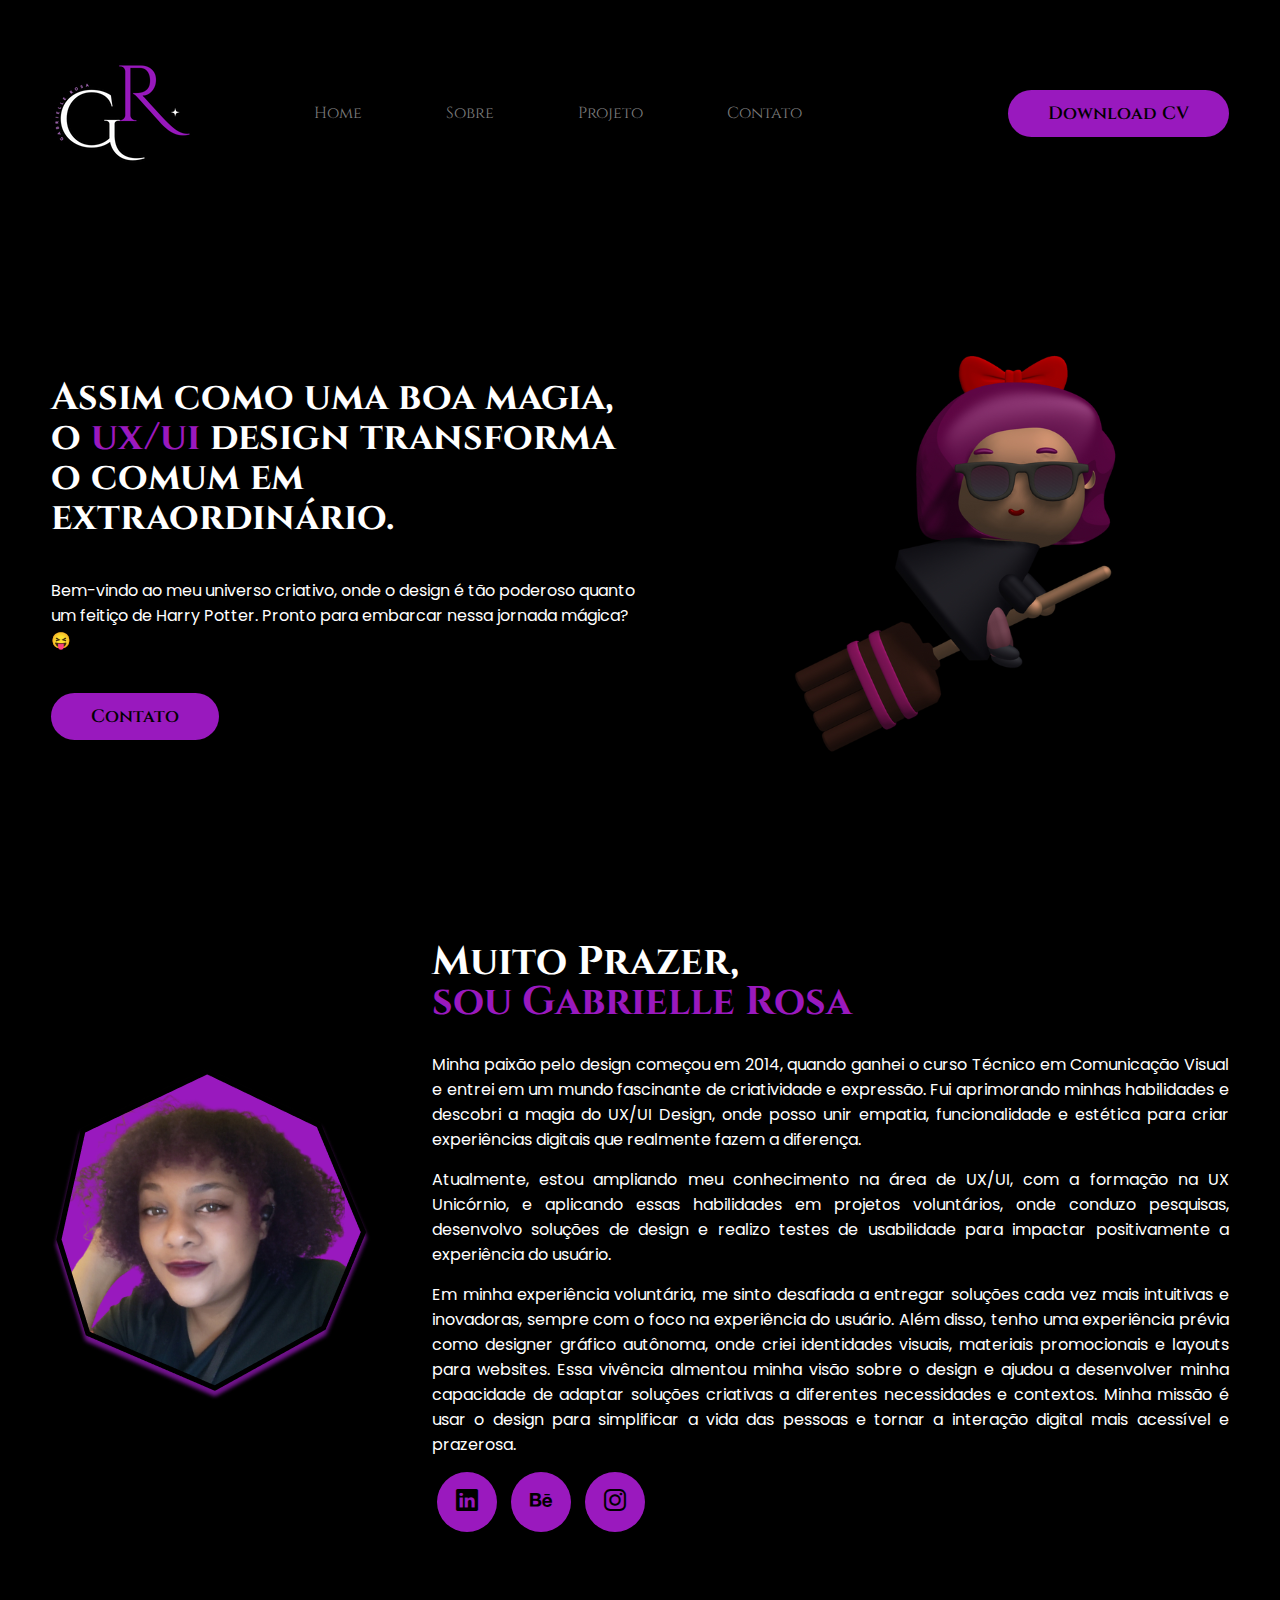
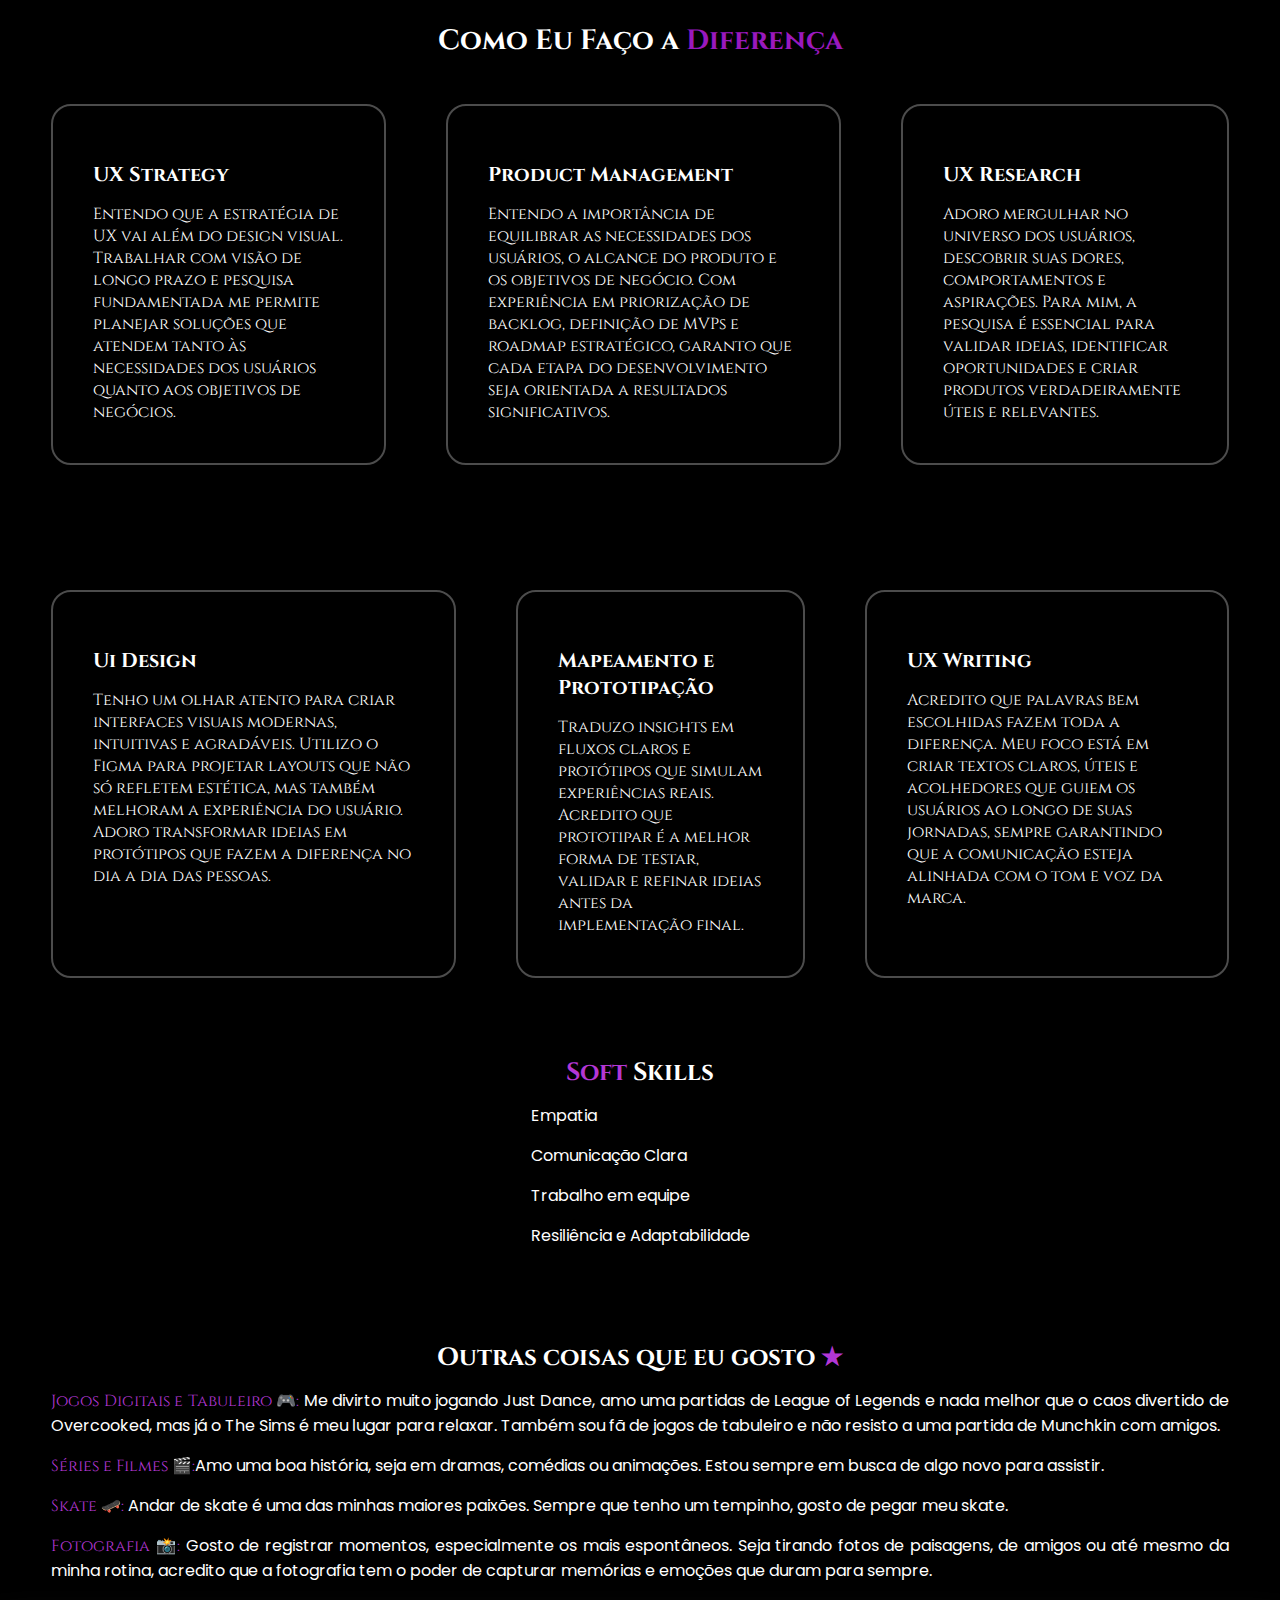
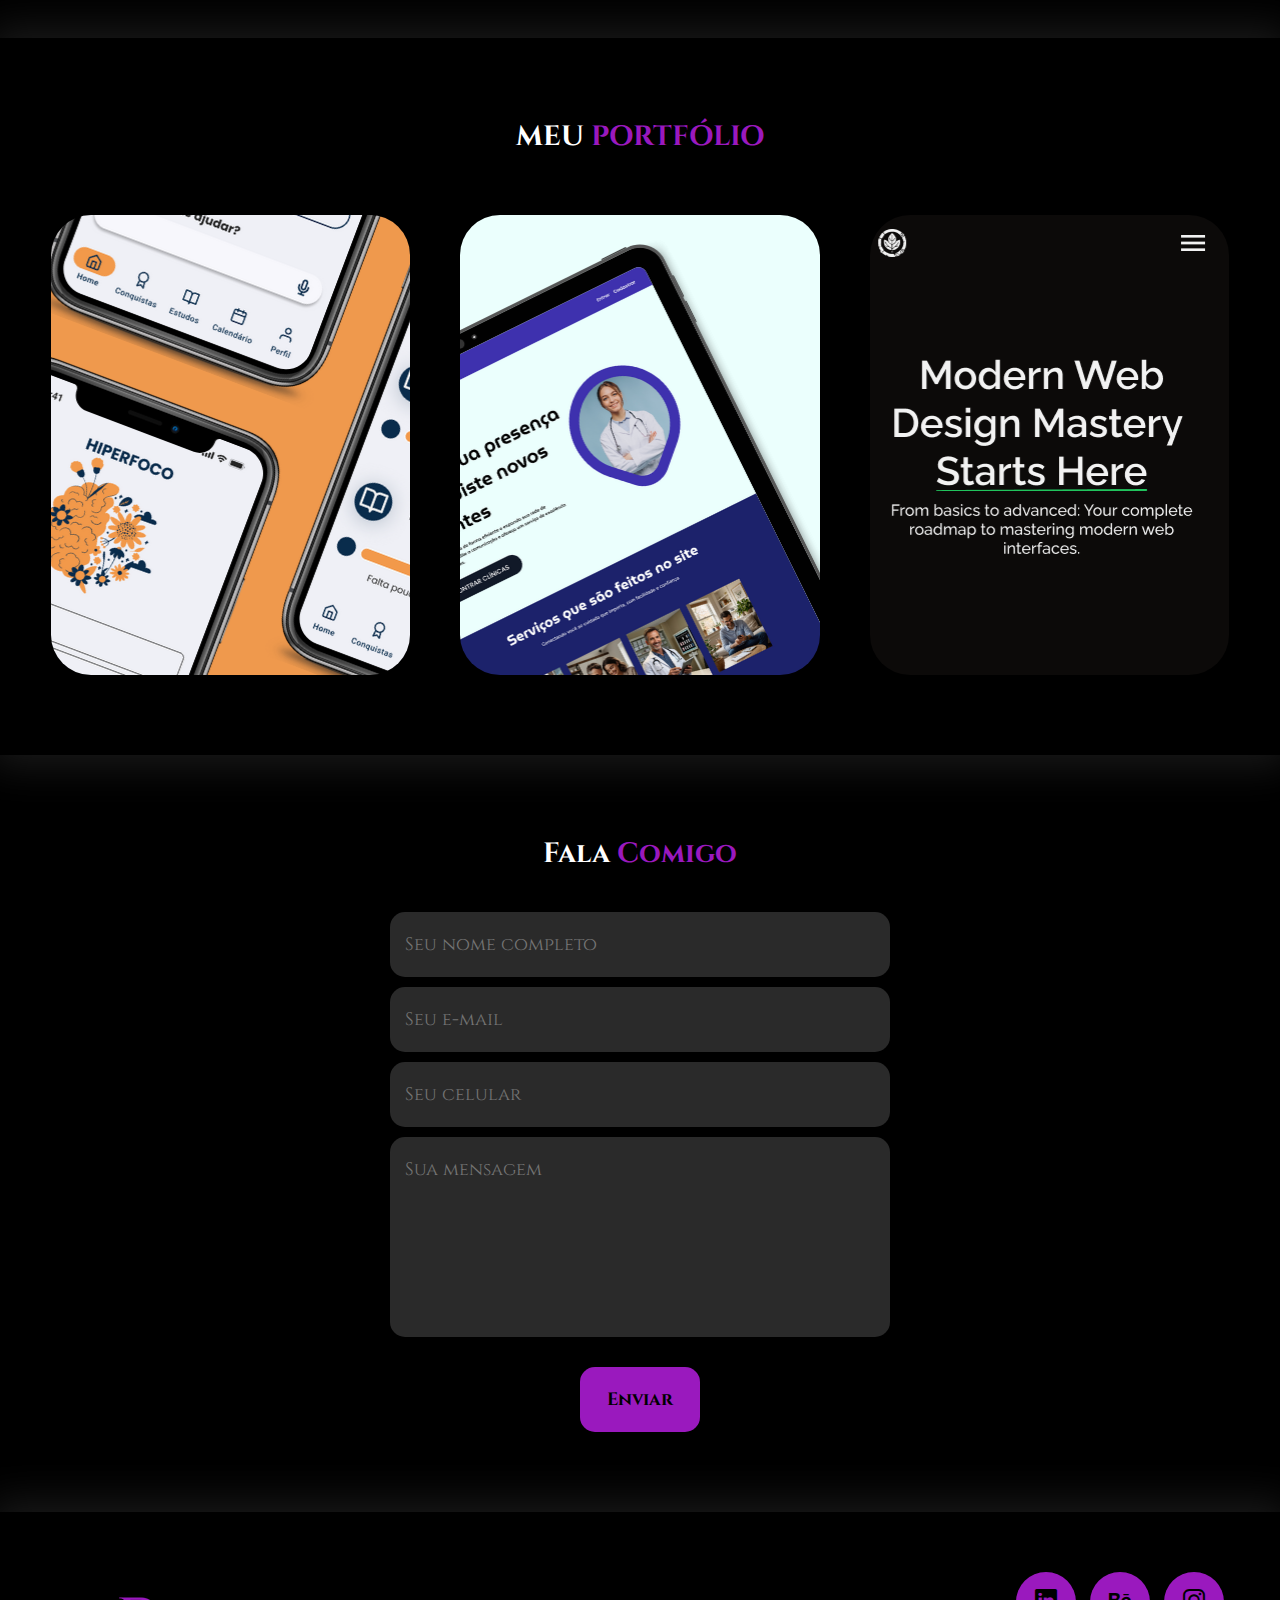
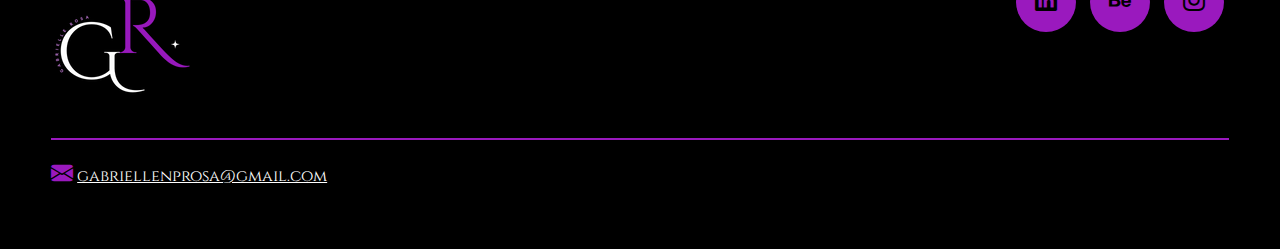
==== index.html @ 7b213ba6 "Primeiro commit" ====
<!DOCTYPE html>
<html lang="pt-br">

<head>
  <meta charset="UTF-8">
  <meta name="viewport" content="width=device-width, initial-scale=1.0">
  <!--Google Fontes-->
  <link rel="preconnect" href="https://fonts.googleapis.com">
  <link rel="preconnect" href="https://fonts.gstatic.com" crossorigin>
  <link href="https://fonts.googleapis.com/css2?family=Cinzel:wght@400..900&family=Poppins:ital,wght@0,100;0,200;0,300;0,400;0,500;0,600;0,700;0,800;0,900;1,100;1,200;1,300;1,400;1,500;1,600;1,700;1,800;1,900&family=Sour+Gummy:ital,wght@0,100..900;1,100..900&display=swap" rel="stylesheet">
  <!--Fim do Google Fontes-->
  <!--BOOTSTRAP ICONS-->
  <link rel="stylesheet" href="https://cdn.jsdelivr.net/npm/bootstrap-icons@1.10.5/font/bootstrap-icons.css">
  <!--BOOTSTRAP ICONS-->
  <link rel="stylesheet" href="style.css">

  <script src="menu.js" defer></script>

  <title>Gabrielle Rosa</title>
</head>

<body>

  <header>
    <div class="interface">
      <div class="logo">
        <a href="#">
          <img src="images/LOOOGO.png" alt="logo">
        </a>
      </div><!--logo-->

      <nav class="menu-desktop">
        <ul>
          <li><a href="#home">Home</a></li>
          <li><a href="#sobre">Sobre</a></li>
          <li><a href="#projeto">Projeto</a></li>
          <li><a href="#contato">Contato</a></li>

        </ul>
      </nav>

      <div class="wrapper">
        <div id="home"></div>


      </div><!--wrapper-->

      <div class="btn-contato">
        <a href="files/curriculo.pdf" download="Curriculo-Gabrielle-Rosa">
          <button>Download CV</button>
        </a>
      </div><!--btn-contato-->
      

      <div class="btn-abrir-menu" id="btn-menu">
        <i class="bi bi-list"></i>
      </div>

      <div class="menu-mobile" id="menu-mobile">

        <div class="btn-fechar">
          <i class="bi bi-x-lg"></i>
        </div>
        <nav>
          <ul>
            <li><a href="#home">Home</a></li>
            <li><a href="#sobre">Sobre</a></li>
            <li><a href="#projeto">Projeto</a></li>
            <li><a href="#contato">Contato</a></li>

          </ul>
        </nav>

      </div><!--menu-mobile-->
      <div class="overlay-menu" id="overlay-menu"></div>
    </div><!--interface-->
  </header>

  <main>
    <section class="topo-do-site">
      <div class="interface">
        <div class="flex">
          <div class="txt-top-site">
            <h1>Assim como uma boa magia, o <span>ux/ui</span> design transforma o comum em extraordinário.</h1>
            <p>Bem-vindo ao meu universo criativo, onde o design é tão poderoso quanto um feitiço de Harry Potter. Pronto para embarcar nessa jornada mágica?😝</p>

            <div class="btn-contato">
              <a href="#contato">
                <button>Contato</button>
              </a>
            </div><!--btn-contato-->            
          </div><!--txt-top-site-->

          <div class="img-topo-site">
            <img src="images/Gabuxa.png" alt="GABRIELLE ROSA">
          </div><!--img-topo-site-->
        </div><!--flex-->
      </div><!--interface-->
    </section><!--topo-do-site-->

    <section class="sobre">
      <div class="interface">
        <div class="flex">
          <div class="img-sobre">
            <img src="images/Gabu.png" alt="">

          </div><!--img-sobre-->

          <div class="txt-sobre" id="sobre">
            <h2>Muito Prazer, <span>sou Gabrielle Rosa</span></h2>
            <p>Minha paixão pelo design começou em 2014, quando ganhei o curso Técnico em Comunicação Visual e entrei em um mundo fascinante de criatividade e expressão. Fui aprimorando minhas habilidades e descobri a magia do UX/UI Design, onde posso unir empatia, funcionalidade e estética para criar experiências digitais que realmente fazem a diferença. </p>
            <p>Atualmente, estou ampliando meu conhecimento na área de UX/UI, com a formação na UX Unicórnio, e aplicando essas habilidades em projetos voluntários, onde conduzo pesquisas, desenvolvo soluções de design e realizo testes de usabilidade para impactar positivamente a experiência do usuário.</p>
            <p> Em minha experiência voluntária, me sinto desafiada a entregar soluções cada vez mais intuitivas e inovadoras, sempre com o foco na experiência do usuário. Além disso, tenho uma experiência prévia como designer gráfico autônoma, onde criei identidades visuais, materiais promocionais e layouts para websites. Essa vivência almentou minha visão sobre o design e ajudou a desenvolver minha capacidade de adaptar soluções criativas a diferentes necessidades e contextos. Minha missão é usar o design para simplificar a vida das pessoas e tornar a interação digital mais acessível e prazerosa.</p>
            <div class="btn-social">
              <a href="https://www.linkedin.com/in/gabriellenprosa/"><button><i class="bi bi-linkedin"></i></button></a>
              <a href="#"><button><i class="bi bi-behance"></i></i></button></a>
              <a href="#"><button><i class="bi bi-instagram"></i></button></a>
            </div><!--btn-social-->
          </div><!--txt-sobre-->
        </div><!--fex-->
      </div><!--interface-->
    </section><!--sobre-->


    <section class="especialidades">
      <div class="interface">
        <h2 class="titulo">Como Eu Faço a <span>Diferença</span></h2>
        <div class="flex">
          <div class="especialidades-box">
            <h3>UX Strategy</h3>
            <p>Entendo que a estratégia de UX vai além do design visual. Trabalhar com visão de longo prazo e pesquisa fundamentada me permite planejar soluções que atendem tanto às necessidades dos usuários quanto aos objetivos de negócios.</p>
          </div><!--especialidades-box-->
          <div class="especialidades-box">
            <h3>Product Management</h3>
            <p>Entendo a importância de equilibrar as necessidades dos usuários, o alcance do produto e os objetivos de negócio. Com experiência em priorização de backlog, definição de MVPs e roadmap estratégico, garanto que cada etapa do desenvolvimento seja orientada a resultados significativos.</p>
          </div><!--especialidades-box-->
          <div class="especialidades-box">
            <h3>UX Research</h3>
            <p>Adoro mergulhar no universo dos usuários, descobrir suas dores, comportamentos e aspirações. Para mim, a pesquisa é essencial para validar ideias, identificar oportunidades e criar produtos verdadeiramente úteis e relevantes.</p>

          </div><!--flex-box-->
        </div><!--especialidades-box-->
      </div><!--flex-->
      </div><!--interface-->
    </section><!--especialidades-->





    <section class="magia">
      <div class="interface">
        <div class="flex">
          <div class="magia-box">
            <h3>Ui Design</h3>
            <p>Tenho um olhar atento para criar interfaces visuais modernas, intuitivas e agradáveis. Utilizo o Figma para projetar layouts que não só refletem estética, mas também melhoram a experiência do usuário. Adoro transformar ideias em protótipos que fazem a diferença no dia a dia das pessoas.</p>
          </div><!--magia-box-->
          <div class="magia-box">
            <h3>Mapeamento e Prototipação</h3>

            <p>Traduzo insights em fluxos claros e protótipos que simulam experiências reais. Acredito que prototipar é a melhor forma de testar, validar e refinar ideias antes da implementação final.</p>
          </div><!--magia-box-->
          <div class="magia-box">
            <h3>UX Writing</h3>
            <p>Acredito que palavras bem escolhidas fazem toda a diferença. Meu foco está em criar textos claros, úteis e acolhedores que guiem os usuários ao longo de suas jornadas, sempre garantindo que a comunicação esteja alinhada com o tom e voz da marca.</p>
          </div><!--magia-box-->
        </div><!--flex-->
      </div><!--interface-->
    </section><!--magia-->



    
    <section class="coisas-que-gosto">
      <div class="flex">
        <div class="txt-coisas-que-gosto">
          <h1><span>Soft </span> Skills <span></span></h1>
          <p> Empatia</p>
          <p> Comunicação Clara</p>
          <p> Trabalho em equipe </p>
          <p> Resiliência e Adaptabilidade </p>

        </div><!--txt-coisas-que-gosto-->
      </div><!--flex-->
    </section><!--coisas-que-gosto-->


    <section class="coisas-que-gosto">
      <div class="flex">
        <div class="txt-coisas-que-gosto">
          <h1>Outras coisas que eu gosto <span>★</span></h1>
          <p> <span>Jogos Digitais e Tabuleiro 🎮:</span>  Me divirto muito jogando Just Dance, amo uma partidas de League of Legends e nada melhor que o caos divertido de Overcooked, mas já o The Sims é meu lugar para relaxar. Também sou fã de jogos de tabuleiro e não resisto a uma partida de Munchkin com amigos.
          </p>
          <p> <span>Séries e Filmes 🎬:</span>Amo uma boa história, seja em dramas, comédias ou animações. Estou sempre em busca de algo novo para assistir.
          </p>
          <p> <span>Skate 🛹:</span> Andar de skate é uma das minhas maiores paixões. Sempre que tenho um tempinho, gosto de pegar meu skate.</p>
          <p> <span>Fotografia 📸:</span> Gosto de registrar momentos, especialmente os mais espontâneos. Seja tirando fotos de paisagens, de amigos ou até mesmo da minha rotina, acredito que a fotografia tem o poder de capturar memórias e emoções que duram para sempre.</p>

        </div><!--txt-coisas-que-gosto-->
      </div><!--flex-->
    </section><!--coisas-que-gosto-->


    <section class="portfolio" id="projeto">
      <div class="interface">
        <h2 class="titulo">MEU <span>PORTFÓLIO</span></h2>
        <div class="flex">
          <div class="img-port" style="background-image: url(images/My\ site.png);">
            <a href="Projetos/Projeto 1.html" target="_blank" class="overlay">HiperFoco</a>
          </div>
          <div class="img-port" style="background-image: url(images/tenta4.png);">
            <div class="overlay">
              <a href="https://agenda-saude-xkql.vercel.app/" target="_blank" class="overlay">Em andamento</a>
          </div>
          </div>
          <div class="img-port" style="background-image: url(images/MOBILE\ -\ HOME.png);">
            <div class="overlay">
              <a href="https://www.leafpallete.com/" target="_blank" class="overlay">Em Andamento</a>
          </div>
          </div>
        </div><!--flex-->
      </div><!--interface-->
    </section><!--portfolio-->
    
    
    <section class="formulario" id="contato">
      <div class="interface">
        <h2 class="titulo">Fala <span>Comigo</span></h2>

        <form action="">
          <input type="text" name="" id="" placeholder="Seu nome completo" required>
          <input type="text" name="" id="" placeholder="Seu e-mail" required>
          <input type="text" name="" id="" placeholder="Seu celular">
          <textarea name="" id="" placeholder="Sua mensagem" required></textarea>
          <div class="btn-enviar"><input type="submit" value="Enviar"></div>

        </form>
      </div><!--interface-->
    </section><!--formulario-->

  </main>

  <footer>
    <div class="interfce">
      <div class="line-footer">
        <div class="flex">
          <div class="logo-footer">
            <img src="images/LOOOGO.png" alt="Lototipo Gabrielle Rosa">
          </div><!--logo-footer-->
          <div class="btn-social">
            <a href="https://www.linkedin.com/in/gabriellenprosa/"><button><i class="bi bi-linkedin"></i></button></a>
            <a href="#"><button><i class="bi bi-behance"></i></i></button></a>
            <a href="#"><button><i class="bi bi-instagram"></i></button></a>
          </div><!--btn-social-->
        </div><!--flex-->
      </div><!--line-footer-->

      <div class="line-footer borda">
        <p><i class="bi bi-envelope-fill"></i> <a href="mailto:gabriellenprosa@gmail.com">gabriellenprosa@gmail.com</a></p>

      </div><!--line-footer-->



    </div><!--interface-->

  </footer>
</body>

</html>
---- style.css ----
/* ESTILO GERAL */
*{
margin: 0;
padding: 0;
box-sizing: border-box;
font-family: "Cinzel", serif;
}

body{
background-color: #000;
height: 100vh;
}

.interface{
    max-width: 1280px;
    margin: 0 auto;
}

.flex{
    display: flex;
}

.btn-contato button{
    padding: 11px 40px;
    font-size: 18px;
    font-weight: 600;
    background-color: #9919be;
    border: 0;
    border-radius: 50px;
    cursor: pointer;
    transition: 2s;
    }

    h2.titulo{ 
        color: #fff;
        font-size: 28px;
        text-align: center;
    }

    h2.titulo span{
        color: #9a19be;
    }

/* ESTILO DO CABEÇARIO */
header{ 
  padding: 40px 4%;
}

header > .interface{
    display: flex;
    align-items: center;
    justify-content: space-between;
}

header a{
color: #7c7c7c;
text-decoration: none;
display: inline-block;
transition: .2s;
}

header nav.menu-desktop a:hover{
    color: #fff;
    transform: scale(1.05);
}

header nav ul{
list-style-type: none;
}

header nav ul li{
display: inline-block;
padding: 0 40px;
}

 .btn-contato button:hover{
box-shadow: 0px 0px 8px #9a19be;
transform: scale(1.05);

}

html {
    scroll-behavior: smooth;
  }


/* ESTILO DO MENU MOBILE */
.btn-abrir-menu i{
    color: #9a19be; 
    font-size: 40px;
}

.menu-mobile{
    background-color: #000;
    height: 100vh;
    position: fixed;
    top: 0;
    right: 0;
    z-index: 99999;
    width: 0%;
    overflow: hidden;
    transition: .5s;
}

.menu-mobile.abrir-menu{
    width: 70%;
}

.menu-mobile.abrir-menu ~ .overlay-menu{
    display: block;
}


.menu-mobile .btn-fechar{
    padding: 20px 5%;
}

.menu-mobile .btn-fechar i{
    color: #9a19be;
    font-size: 30px;
}

.menu-mobile nav ul{
    text-align: right;
}

.menu-mobile nav ul li a{
    color: #fff;
    font-size: 20px;
    font-weight: 300;
    padding: 20px 8%;
    display: block;
}
.menu-mobile nav ul li a:hover{
    background-color: #9a19be;
    color: #000;
}

.overlay-menu{
    background-color: #000000c1;
    width: 100%;
    height: 100%;
    position: fixed;
    top: 0;
    left: 0;
    z-index: 88888;
    display: none;
}

/*ESTILO DO TOPO DO SITE */
section.topo-do-site{
    padding: 80px 4%;

}

section.topo-do-site .flex{
    align-items: center;
    justify-content: center;
    gap: 90px;
}

.topo-do-site h1{ 
    color: #fff;
    font-size: 38px;
    line-height: 40px;
}

.topo-do-site .txt-top-site h1 span{
    color: #9a19be;

}
.topo-do-site .txt-top-site p{
    color: #fff;
    margin: 40px 0;
    font-family: 'Poppins';
}

.topo-do-site .img-topo-site img{
    position: relative;
    animation: flutuar 2s ease-in-out infinite alternate;
}

@keyframes flutuar{
    0%{
        top: 0;
    }
    100%{
        top: 30px;
    }
}
/*ESTILO DO SOBRE*/ 
section.sobre{
    padding: 50px 4%;
}

section.sobre .flex{
    align-items: center;
    gap: 60px;
}

.sobre .txt-sobre{
    color: #fff;
}

.sobre .txt-sobre h2{
    font-size: 40px;
    line-height: 40px;
    margin-bottom: 30px;
}

.sobre .txt-sobre h2 span{
    color: #9a19be;
    display: block;
}
.sobre .txt-sobre p{
    margin: 15px 0;
    text-align: justify;
    font-family: 'Poppins';
}

.btn-social button{
    width: 60px;
    height: 60px;
    border: none;
    border-radius: 50%;
    background-color: #9a19be;
    font-size: 22px;
    cursor: pointer;
    margin: 0 5px;
    transition: 2s;
}

/*ESTILO DAS ESPECIALIDADES*/
section.especialidades{
    padding: 40px 4%;
}
section.especialidades .flex{
    gap: 60px;
}

.especialidades .especialidades-box{
    color: #fff;
    padding: 40px;
    border-radius: 20px;
    border: 2px solid #ffffff4c;
    margin-top: 45px;
    transition: 1s;
}

.especialidades .especialidades-box:hover{
    transform: scale(1.05);
    box-shadow: 0  0  8px #9a19bea3;
}


.especialidades .especialidades-box h3{
    font-size: 20px;
    margin: 15px 0;
    transition: 1s;

}
.especialidades .titulo p{
    font-family: 'Poppins';
}

/*ESTILO DAS MAGIA*/
section.magia{
    padding: 40px 4%;
}

section.magia .flex {
    gap: 60px;
}
.magia .magia-box{
    color: #fff;
    padding: 40px;
    border-radius: 20px;
    border: 2px solid #ffffff4c;
    margin-top: 45px;
    transition: 1s;
}

.magia .magia-box:hover{
    transform: scale(1.05);
    box-shadow: 0  0  8px #9a19bea3;
}


.magia .magia-box h3{
    font-size: 20px;
    margin: 15px 0;
}

.magia .titulo p{
    font-family: 'Poppins';
}

/*ESTILO DAS COISAS QUE GOSTO*/
section.coisas-que-gosto{
    padding: 40px 4%;
}

section.coisas-que-gosto .flex{
    align-items: center;
    justify-content: center;
    gap: 90px;
}

.coisas-que-gosto h1{
    color: #fff;
    font-size: 25px;
    line-height: 30px;
}

.coisas-que-gosto .txt-coisas-que-gosto{
    text-align: center;
}

.coisas-que-gosto .txt-coisas-que-gosto span{
    color: #b337d5;
}

.coisas-que-gosto .txt-coisas-que-gosto p{
    color: #fff;
    margin: 15px 0;
    text-align: justify;
    font-family: 'Poppins';
}

.coisas-que-gosto .txt-coisas-que-gosto button{
height: 25px;
color: #fff;
background-color: #9a19be;
}

/*ESTILO DO PORTFÓLIO */ 
section.portfolio{
    padding: 80px 4%;
    box-shadow: 0 0 40px 10px #ffffff1b;
}
section.portfolio .flex{
   gap: 50px;
   justify-content: space-around;
   margin-top: 60px;
}

.img-port{
    width: 360px;
    height: 460px;
    background-color: #9a19be;
    background-position: 100% 0%;
    transition: 8s;
    cursor: pointer;
    border-radius: 40px;
    position: relative;
}

.img-port:hover{
    background-position: 100% 100%;
}

.overlay{
    position: absolute;
    top: 0;
    left: 0;
    width: 100%;
    height: 100%;
    background-color: #000000a5;
    border-radius: 40px;
    display: flex;
    align-items: center;
    justify-content: center;
    font-size: 24px;
    font-weight: 600;
    color: #fff;
    opacity: 0;
    transition: 1;
}

.overlay:hover{
    opacity: 1;
}

/*ESTILO DO FORMULÁRIO DE CONTATO*/
section.formulario{
    padding: 80px 4%;
}

form{
    max-width: 500px;
    margin: 0 auto;
    display: flex;
    justify-content: center;
    flex-direction: column;
    gap: 10px;
    margin-top: 40px;
}

form input, form textarea{
    width: 100%;
    background-color: #2a2a2a;
    border: 0;
    outline: 0;
    padding: 20px 15px;
    border-radius: 15px;
    color: #fff;
    font-size: 18px;
}


form textarea{
    resize: none;
    height: 200px;
    max-height: 700px;
}

form .btn-enviar{
    margin-top: 20px;
    text-align: center;
}

form .btn-enviar input{
    width: 120px;
    background-color: #9a19be;
    color: #000;
    font-weight: 700;
    cursor: pointer;
    transition: 2s;
}
form .btn-enviar input:hover{
    box-shadow: 0px 0px 8px #9a19be;
    transform: scale(1.05);
}

/*ESTILO DO RODAPÉ */ 

footer{
    padding: 40px 4%;
    box-shadow: 0 0 40px 10px #ffffff1b; 
}

footer .flex{
    justify-content: space-between;
}

footer .line-footer{
    padding: 20px 0;
}

.borda{
    border-top: 2px solid #9a19be;
}


footer .line-footer p i{
    color: #9a19be;
    font-size: 22px;
}

footer .line-footer p a{
    color: #fff;
}

@media screen and ( max-width: 1037px) {
    /* CLASSES GERIAOS */
    .flex{
        flex-direction: column;
    }
    .topo-do-site .flex{
        flex-direction: column-reverse;
    }

    h2.titulo{ 
        font-size: 34px;
        line-height: 30px;
    }

    /* CABEÇALHO */
    .menu-desktop, .btn-contato{
        display: none;
    }
    /* TOPO DO SITE */

    section.topo-do-site .flex{
        gap: 40px;
    }


    section.topo-do-site{
        padding: 15px 8%;
    
    }

    .topo-do-site h1{ 
        font-size: 30px;
        line-height: 30px;
    }

    .topo-do-site .img-topo-site img{
        width: 100%;
    }

    /*SOBRE*/ 
section.sobre{
    padding: 50px 8%;
}

.sobre .txt-sobre h2{
    font-size: 31px;
    line-height: 35px;
    text-align: center;
}
.btn-social{
    text-align: center;
}

    /*ESTILO DAS ESPECIALIDADES*/
section.especialidades{
    padding: 40px 8%;
}

/*ESTILO DAS MAGIA*/
section.magia{
    padding: 40px 8%;
}

/*ESTILO DAS COISAS QUE GOSTO*/
section.coisas-que-gosto{
    padding: 40px 8%;
}
.coisas-que-gosto h1{
    font-size: 29px;
    line-height: 30px;
}

/*ESTILO DO PORTFÓLIO */ 
section.portfolio{
    padding: 80px 8%;
   
}

.img-port{
    width: 100%;
    max-width: 360px;
    margin: 0 auto;
}

/* RODAPÉ */

footer .line-footer{
    padding: 25px 0;
    text-align: center;
}

}

/* Esconde o ícone no desktop */
@media (min-width: 768px) {
    .btn-abrir-menu {
      display: none;
    }
  }
  
  /* Mostra o ícone apenas no mobile */
  @media (max-width: 767px) {
    .btn-abrir-menu {
      display: block;
    }
  }
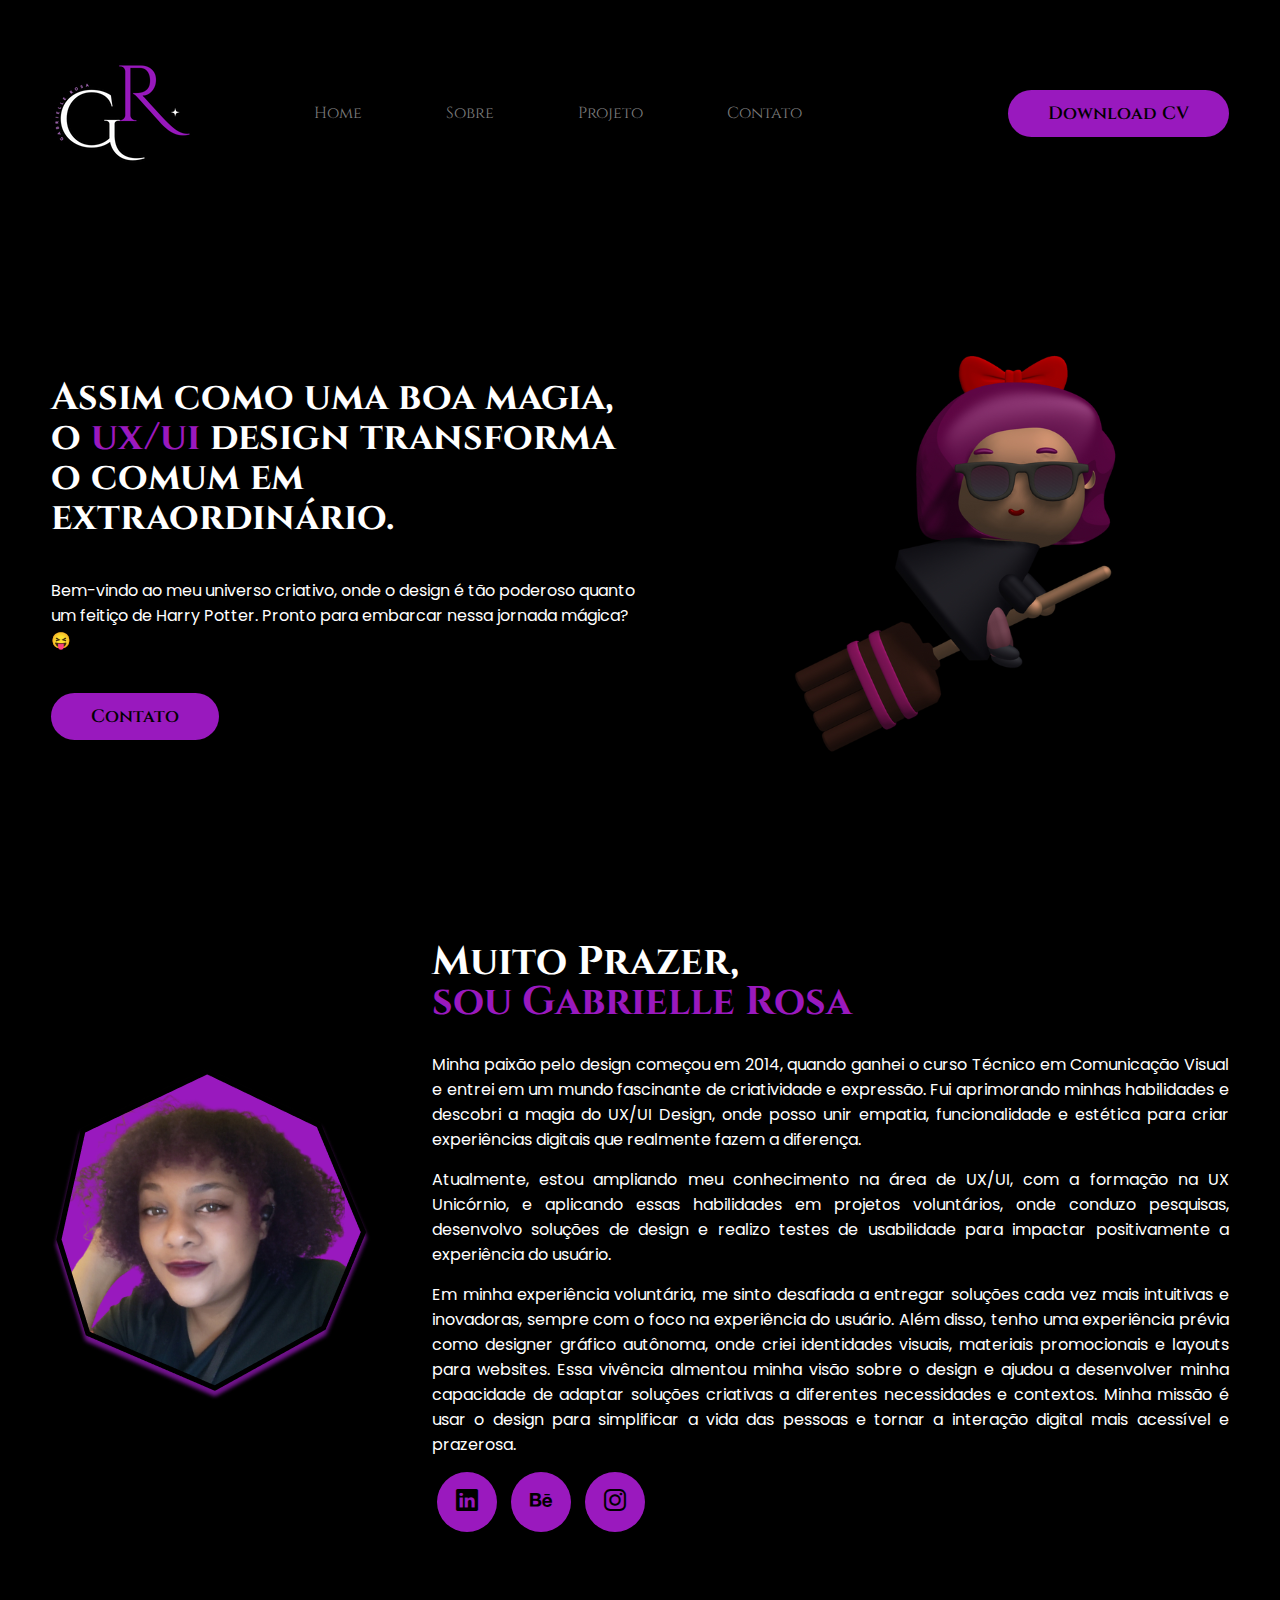
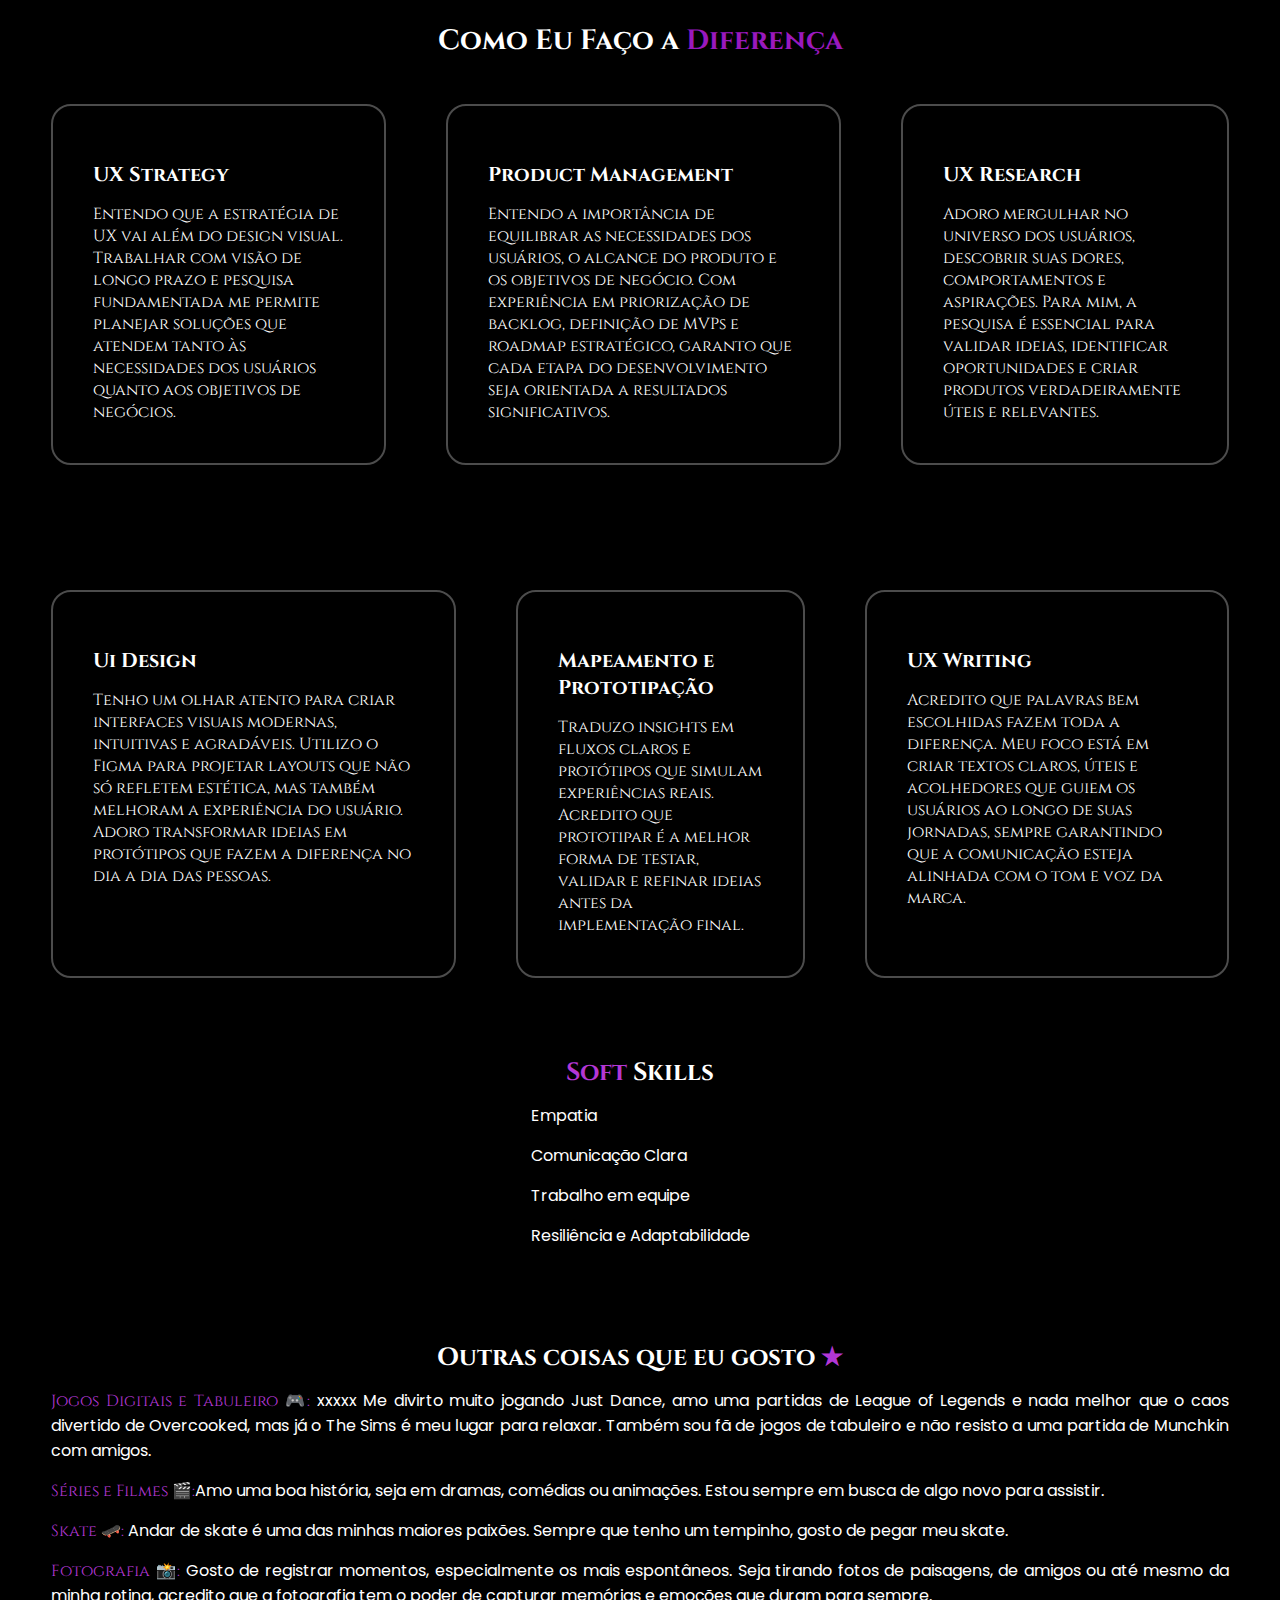
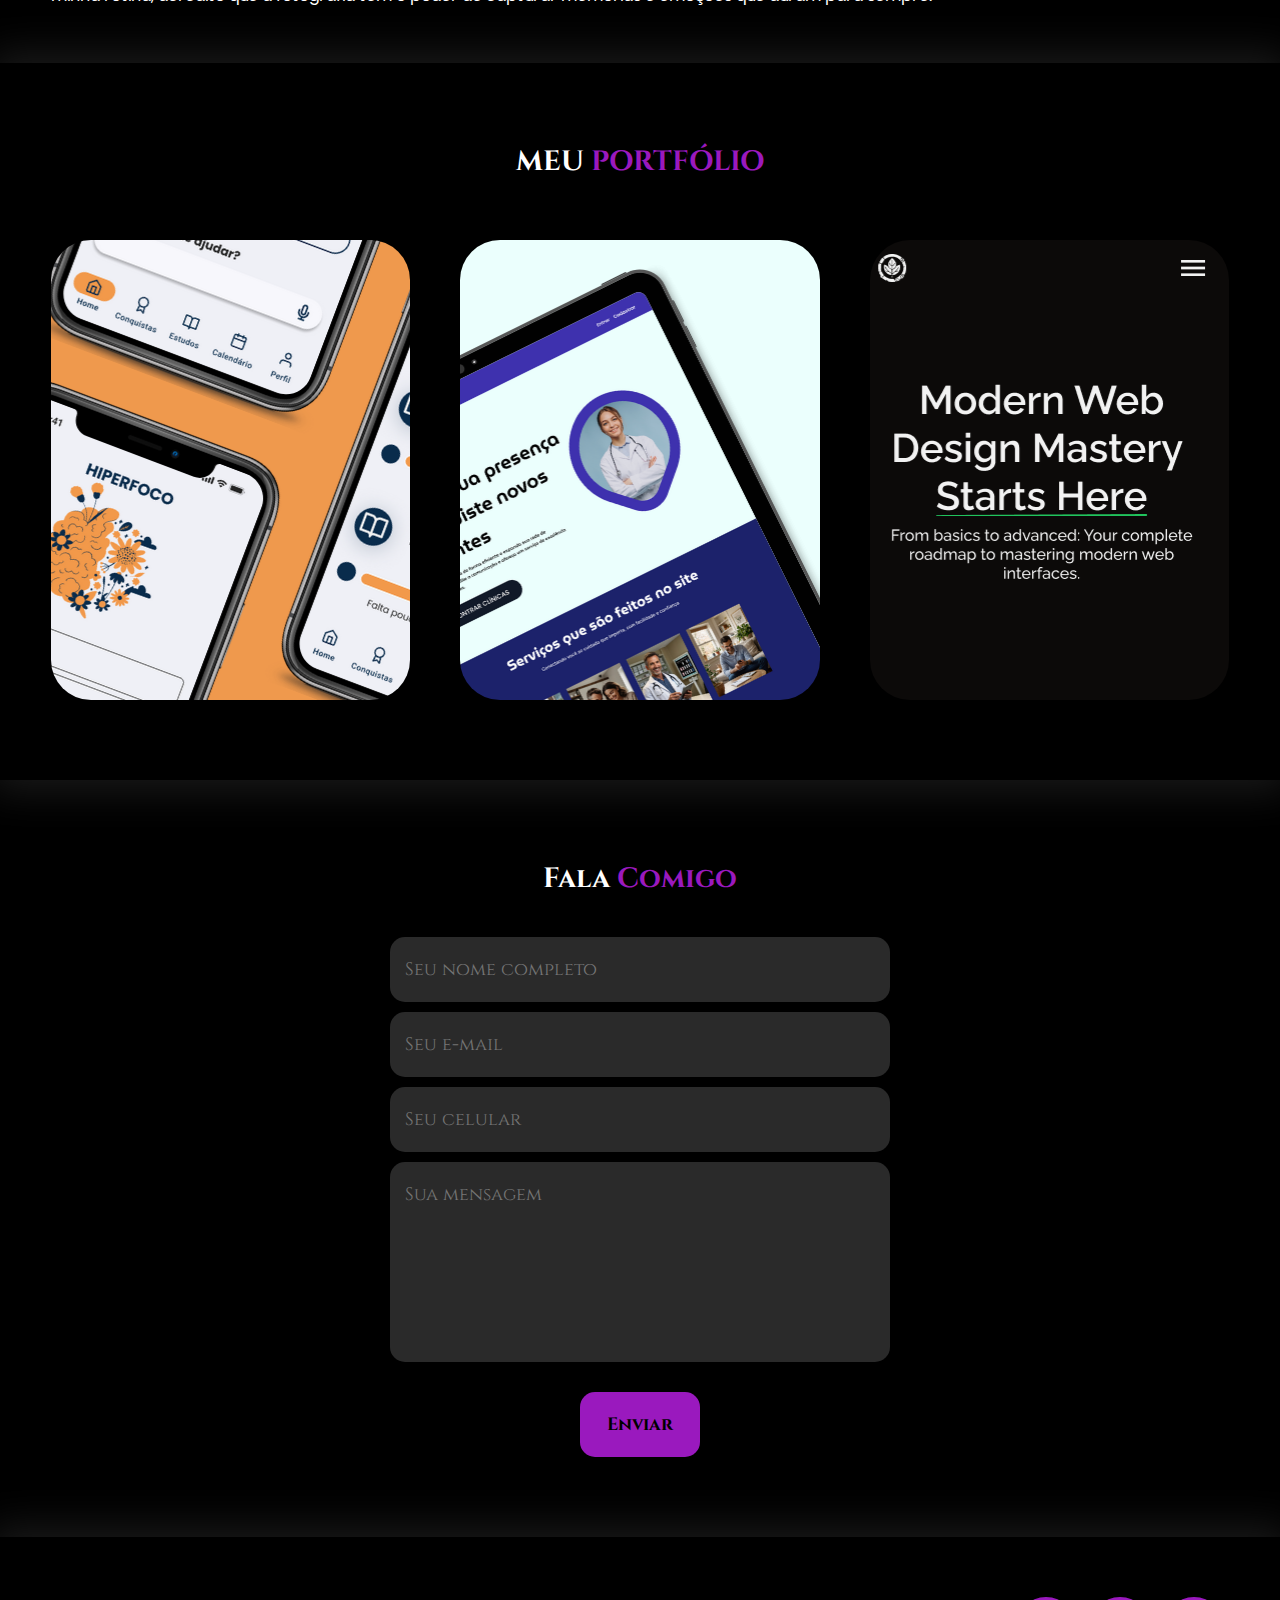
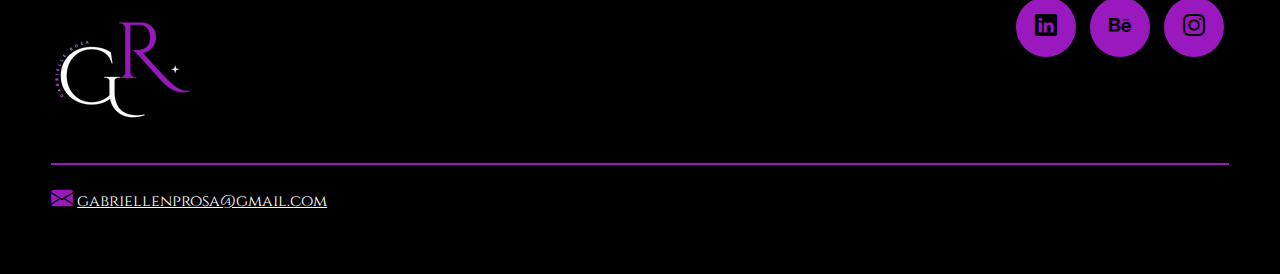
==== commit abb42c06: "segundo commit" ====
--- a/index.html
+++ b/index.html
@@ -189,7 +189,7 @@
       <div class="flex">
         <div class="txt-coisas-que-gosto">
           <h1>Outras coisas que eu gosto <span>★</span></h1>
-          <p> <span>Jogos Digitais e Tabuleiro 🎮:</span>  Me divirto muito jogando Just Dance, amo uma partidas de League of Legends e nada melhor que o caos divertido de Overcooked, mas já o The Sims é meu lugar para relaxar. Também sou fã de jogos de tabuleiro e não resisto a uma partida de Munchkin com amigos.
+          <p> <span>Jogos Digitais e Tabuleiro 🎮:</span> xxxxx Me divirto muito jogando Just Dance, amo uma partidas de League of Legends e nada melhor que o caos divertido de Overcooked, mas já o The Sims é meu lugar para relaxar. Também sou fã de jogos de tabuleiro e não resisto a uma partida de Munchkin com amigos.
           </p>
           <p> <span>Séries e Filmes 🎬:</span>Amo uma boa história, seja em dramas, comédias ou animações. Estou sempre em busca de algo novo para assistir.
           </p>
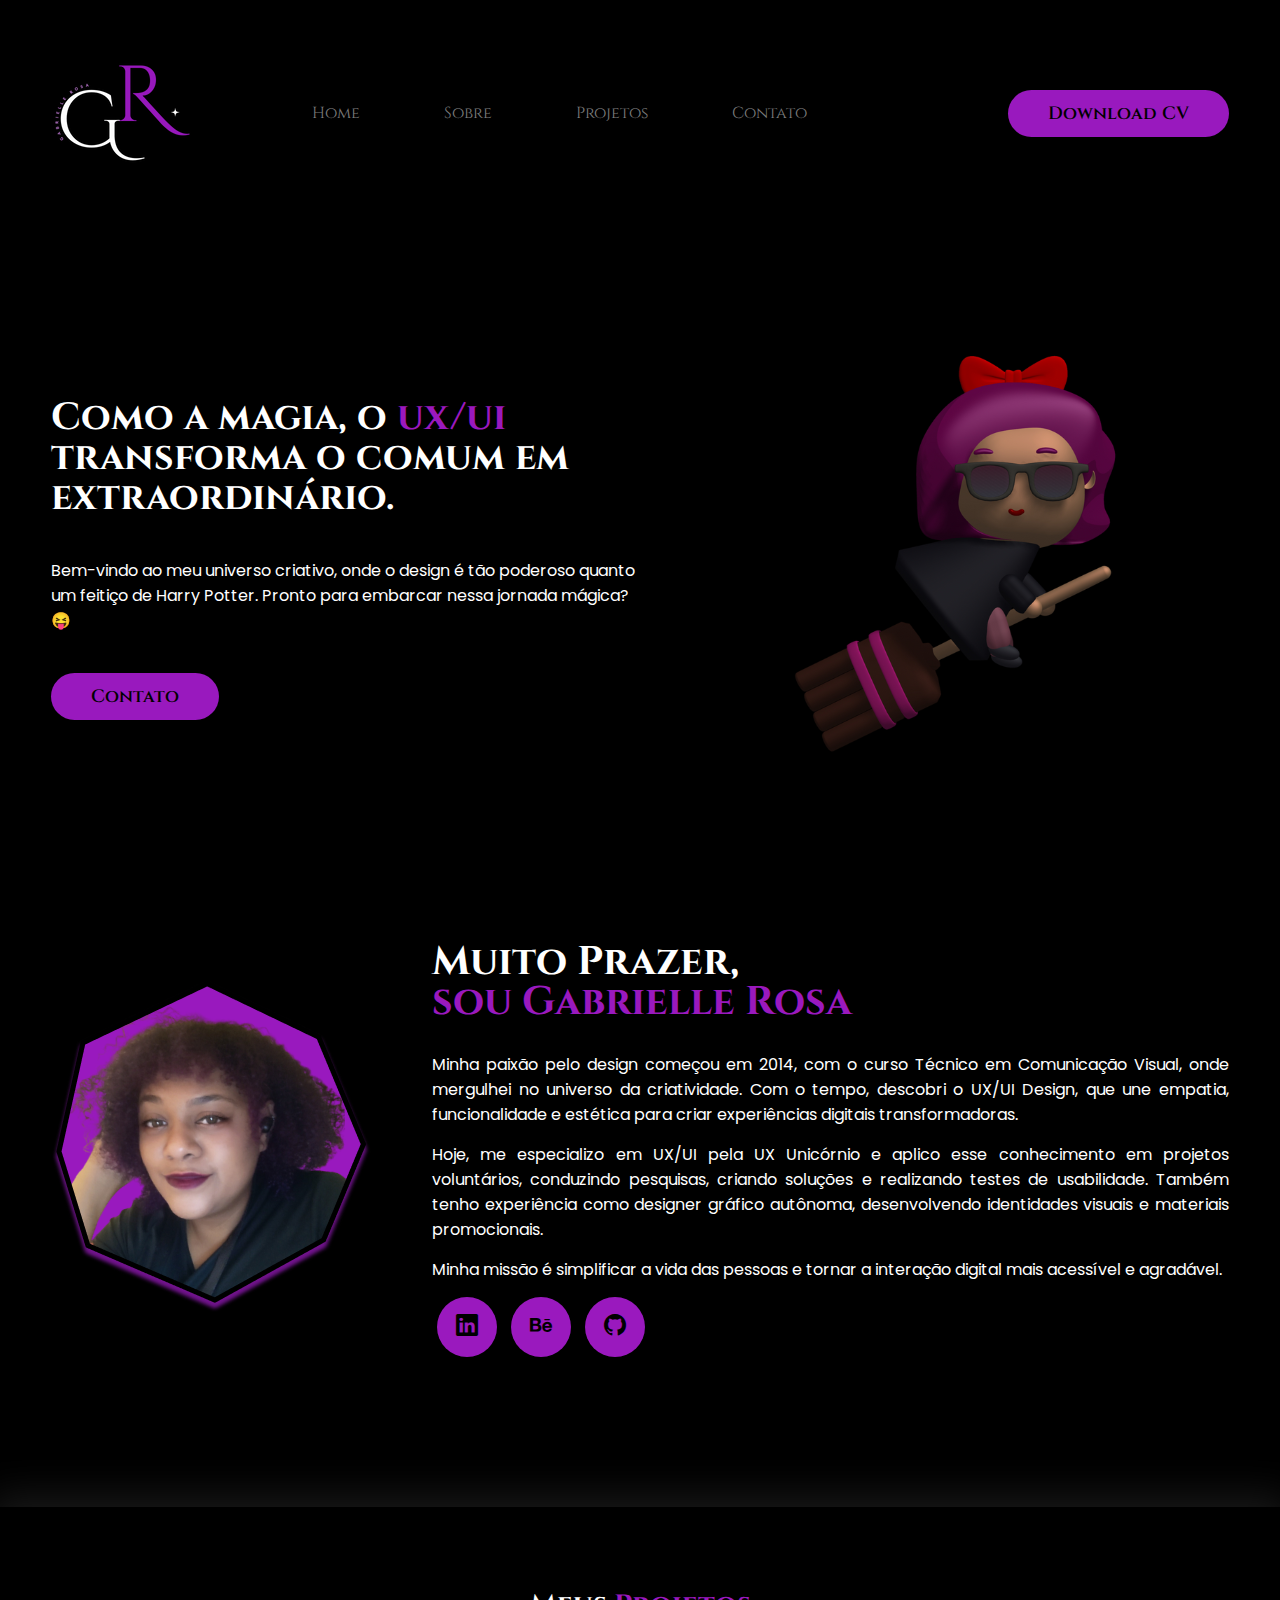
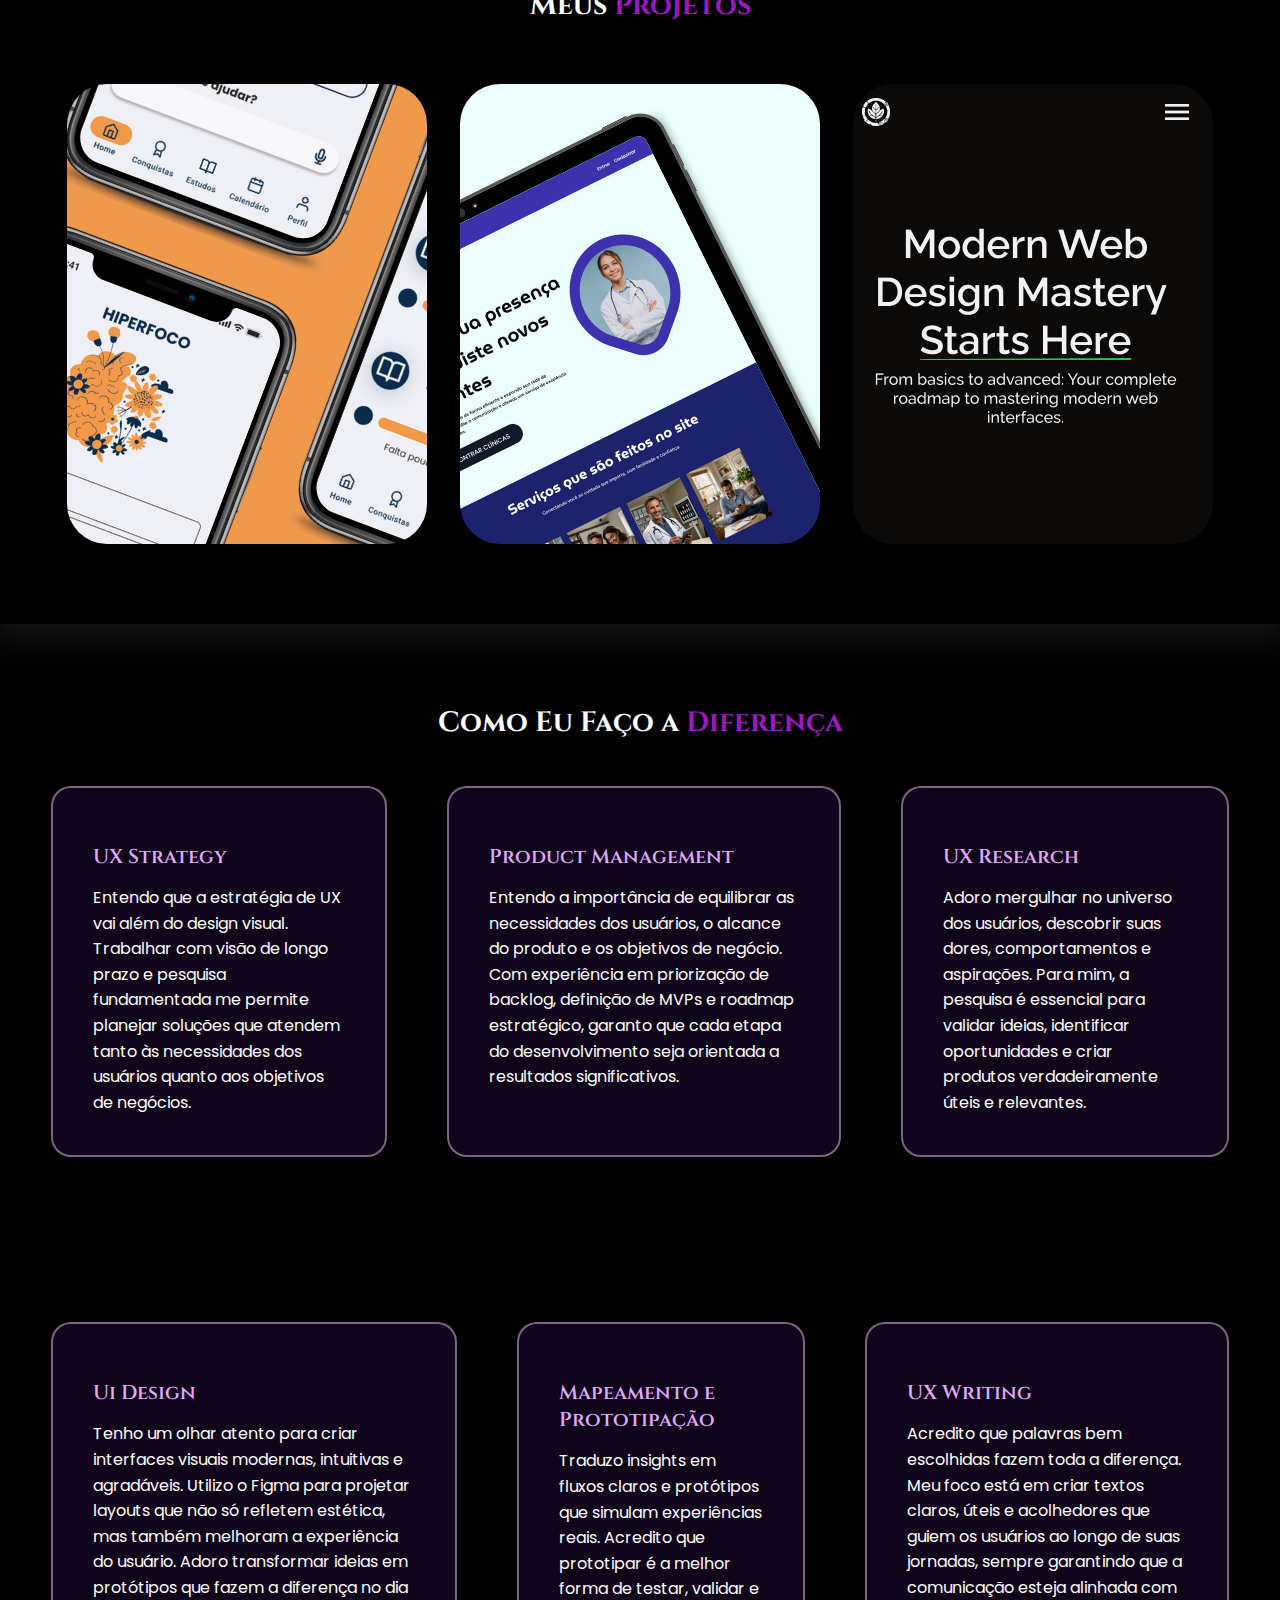
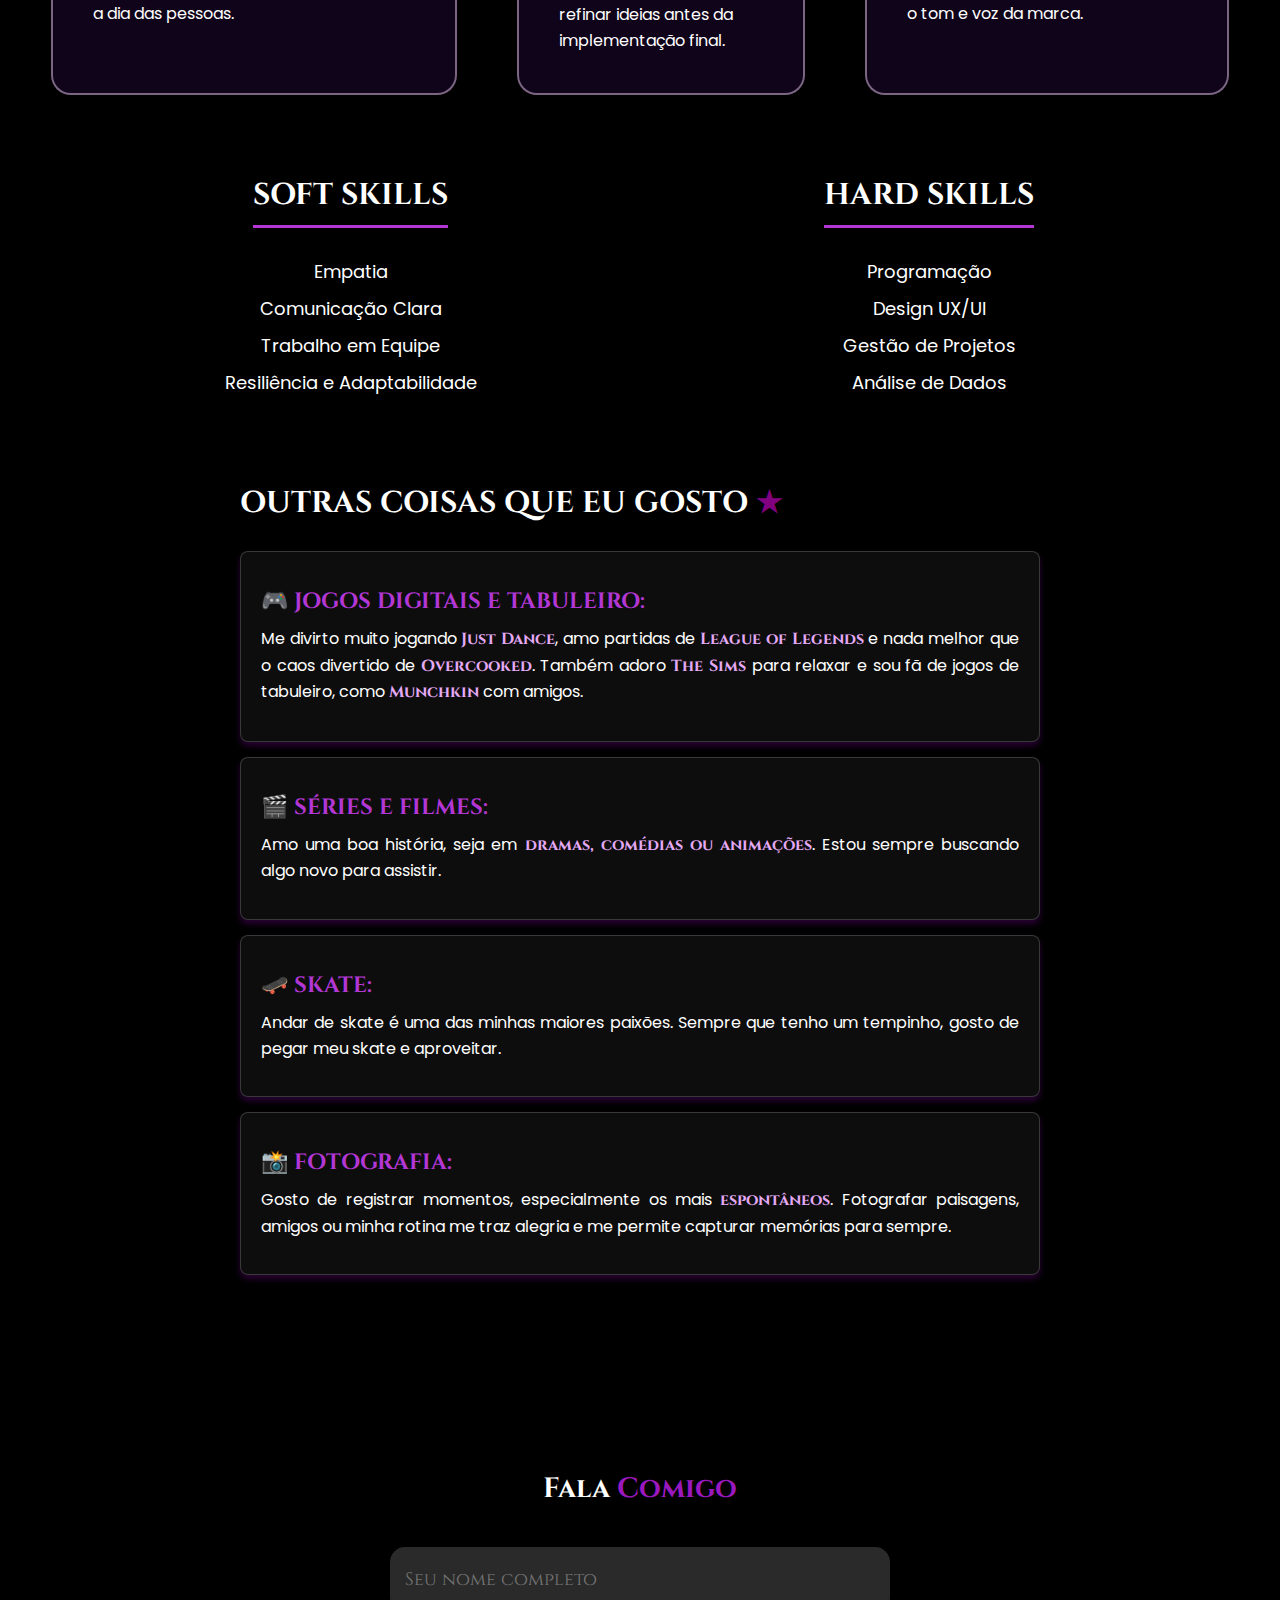
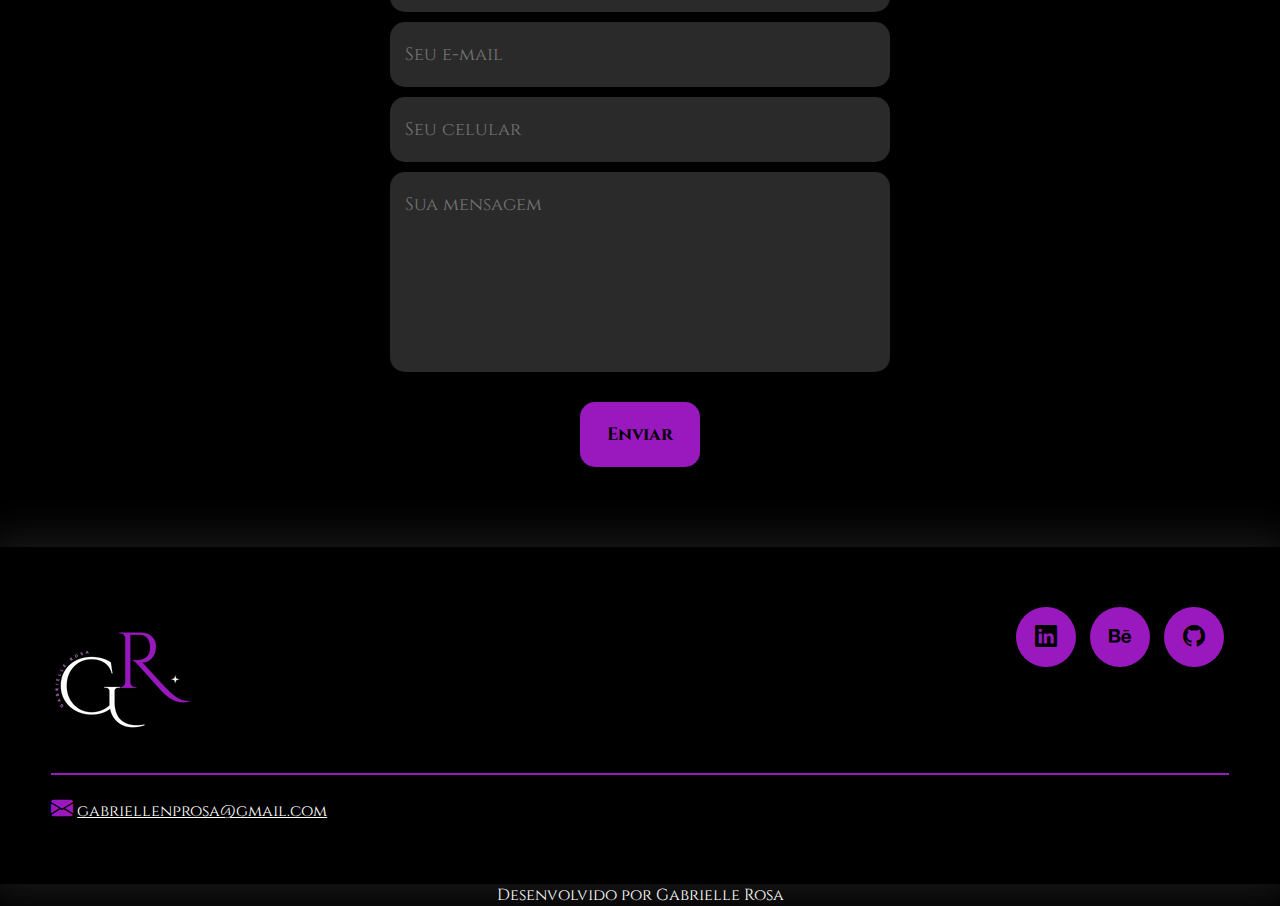
==== commit 3a0e9870: "quarta mud" ====
--- a/index.html
+++ b/index.html
@@ -33,7 +33,7 @@
         <ul>
           <li><a href="#home">Home</a></li>
           <li><a href="#sobre">Sobre</a></li>
-          <li><a href="#projeto">Projeto</a></li>
+          <li><a href="#projeto">Projetos</a></li>
           <li><a href="#contato">Contato</a></li>
 
         </ul>
@@ -81,7 +81,7 @@
       <div class="interface">
         <div class="flex">
           <div class="txt-top-site">
-            <h1>Assim como uma boa magia, o <span>ux/ui</span> design transforma o comum em extraordinário.</h1>
+            <h1>Como a magia, o <span>ux/ui</span> transforma o comum em extraordinário.</h1>
             <p>Bem-vindo ao meu universo criativo, onde o design é tão poderoso quanto um feitiço de Harry Potter. Pronto para embarcar nessa jornada mágica?😝</p>
 
             <div class="btn-contato">
@@ -108,18 +108,43 @@
 
           <div class="txt-sobre" id="sobre">
             <h2>Muito Prazer, <span>sou Gabrielle Rosa</span></h2>
-            <p>Minha paixão pelo design começou em 2014, quando ganhei o curso Técnico em Comunicação Visual e entrei em um mundo fascinante de criatividade e expressão. Fui aprimorando minhas habilidades e descobri a magia do UX/UI Design, onde posso unir empatia, funcionalidade e estética para criar experiências digitais que realmente fazem a diferença. </p>
-            <p>Atualmente, estou ampliando meu conhecimento na área de UX/UI, com a formação na UX Unicórnio, e aplicando essas habilidades em projetos voluntários, onde conduzo pesquisas, desenvolvo soluções de design e realizo testes de usabilidade para impactar positivamente a experiência do usuário.</p>
-            <p> Em minha experiência voluntária, me sinto desafiada a entregar soluções cada vez mais intuitivas e inovadoras, sempre com o foco na experiência do usuário. Além disso, tenho uma experiência prévia como designer gráfico autônoma, onde criei identidades visuais, materiais promocionais e layouts para websites. Essa vivência almentou minha visão sobre o design e ajudou a desenvolver minha capacidade de adaptar soluções criativas a diferentes necessidades e contextos. Minha missão é usar o design para simplificar a vida das pessoas e tornar a interação digital mais acessível e prazerosa.</p>
+            <p>Minha paixão pelo design começou em 2014, com o curso Técnico em Comunicação Visual, onde mergulhei no universo da criatividade. Com o tempo, descobri o UX/UI Design, que une empatia, funcionalidade e estética para criar experiências digitais transformadoras. </p>
+            <p>Hoje, me especializo em UX/UI pela UX Unicórnio e aplico esse conhecimento em projetos voluntários, conduzindo pesquisas, criando soluções e realizando testes de usabilidade. Também tenho experiência como designer gráfico autônoma, desenvolvendo identidades visuais e materiais promocionais.</p>
+            <p> Minha missão é simplificar a vida das pessoas e tornar a interação digital mais acessível e agradável. </p>
             <div class="btn-social">
               <a href="https://www.linkedin.com/in/gabriellenprosa/"><button><i class="bi bi-linkedin"></i></button></a>
-              <a href="#"><button><i class="bi bi-behance"></i></i></button></a>
-              <a href="#"><button><i class="bi bi-instagram"></i></button></a>
+              <a href="https://www.behance.net/gabriellerosa3"><button><i class="bi bi-behance"></i></i></button></a>
+              <a href="https://github.com/Gaburiiere"><button><i class="bi bi-github"></i></button></a>   
             </div><!--btn-social-->
           </div><!--txt-sobre-->
         </div><!--fex-->
       </div><!--interface-->
     </section><!--sobre-->
+
+
+
+    <section class="portfolio" id="projeto">
+      <div class="interface">
+        <h2 class="titulo">Meus <span>Projetos</span></h2>
+        <div class="flex">
+          <div class="img-port" style="background-image: url(images/My\ site.png);">
+            <a href="Projetos/Projeto 1.html" target="_blank" class="overlay">HiperFoco</a>
+          </div>
+          <div class="img-port" style="background-image: url(images/tenta4.png);">
+            <div class="overlay">
+              <a href="https://agenda-saude-xkql.vercel.app/" target="_blank" class="overlay">Em andamento</a>
+          </div>
+          </div>
+          <div class="img-port" style="background-image: url(images/MOBILE\ -\ HOME.png);">
+            <div class="overlay">
+              <a href="https://www.leafpallete.com/" target="_blank" class="overlay">Em Andamento</a>
+          </div>
+          </div>
+        </div><!--flex-->
+      </div><!--interface-->
+    </section><!--portfolio-->
+
+
 
 
     <section class="especialidades">
@@ -170,58 +195,66 @@
 
 
 
+
+
+    <section class="skills">
+      <div class="skills-container">
+        <!-- Soft Skills -->
+        <div class="soft">
+          <div class="txt-soft">
+            <h1><span>Soft</span> Skills</h1>
+            <ul>
+              <li>Empatia</li>
+              <li>Comunicação Clara</li>
+              <li>Trabalho em Equipe</li>
+              <li>Resiliência e Adaptabilidade</li>
+            </ul>
+          </div>
+        </div>
+    
+        <!-- Hard Skills -->
+        <div class="hard-skills">
+          <div class="txt-hard">
+            <h1><span>Hard</span> Skills</h1>
+            <ul>
+              <li>Programação</li>
+              <li>Design UX/UI</li>
+              <li>Gestão de Projetos</li>
+              <li>Análise de Dados</li>
+            </ul>
+          </div>
+        </div>
+      </div>
+    </section>
+    
+
+  
     
     <section class="coisas-que-gosto">
       <div class="flex">
         <div class="txt-coisas-que-gosto">
-          <h1><span>Soft </span> Skills <span></span></h1>
-          <p> Empatia</p>
-          <p> Comunicação Clara</p>
-          <p> Trabalho em equipe </p>
-          <p> Resiliência e Adaptabilidade </p>
-
-        </div><!--txt-coisas-que-gosto-->
-      </div><!--flex-->
-    </section><!--coisas-que-gosto-->
-
-
-    <section class="coisas-que-gosto">
-      <div class="flex">
-        <div class="txt-coisas-que-gosto">
-          <h1>Outras coisas que eu gosto <span>★</span></h1>
-          <p> <span>Jogos Digitais e Tabuleiro 🎮:</span> xxxxx Me divirto muito jogando Just Dance, amo uma partidas de League of Legends e nada melhor que o caos divertido de Overcooked, mas já o The Sims é meu lugar para relaxar. Também sou fã de jogos de tabuleiro e não resisto a uma partida de Munchkin com amigos.
-          </p>
-          <p> <span>Séries e Filmes 🎬:</span>Amo uma boa história, seja em dramas, comédias ou animações. Estou sempre em busca de algo novo para assistir.
-          </p>
-          <p> <span>Skate 🛹:</span> Andar de skate é uma das minhas maiores paixões. Sempre que tenho um tempinho, gosto de pegar meu skate.</p>
-          <p> <span>Fotografia 📸:</span> Gosto de registrar momentos, especialmente os mais espontâneos. Seja tirando fotos de paisagens, de amigos ou até mesmo da minha rotina, acredito que a fotografia tem o poder de capturar memórias e emoções que duram para sempre.</p>
-
-        </div><!--txt-coisas-que-gosto-->
-      </div><!--flex-->
-    </section><!--coisas-que-gosto-->
-
-
-    <section class="portfolio" id="projeto">
-      <div class="interface">
-        <h2 class="titulo">MEU <span>PORTFÓLIO</span></h2>
-        <div class="flex">
-          <div class="img-port" style="background-image: url(images/My\ site.png);">
-            <a href="Projetos/Projeto 1.html" target="_blank" class="overlay">HiperFoco</a>
-          </div>
-          <div class="img-port" style="background-image: url(images/tenta4.png);">
-            <div class="overlay">
-              <a href="https://agenda-saude-xkql.vercel.app/" target="_blank" class="overlay">Em andamento</a>
-          </div>
-          </div>
-          <div class="img-port" style="background-image: url(images/MOBILE\ -\ HOME.png);">
-            <div class="overlay">
-              <a href="https://www.leafpallete.com/" target="_blank" class="overlay">Em Andamento</a>
-          </div>
-          </div>
-        </div><!--flex-->
-      </div><!--interface-->
-    </section><!--portfolio-->
-    
+          <h1>Outras coisas que eu gosto <span class="estrela">★</span></h1>
+          <div class="item">
+            <h2><span>🎮 Jogos Digitais e Tabuleiro:</span></h2>
+            <p>Me divirto muito jogando <strong>Just Dance</strong>, amo partidas de <strong>League of Legends</strong> e nada melhor que o caos divertido de <strong>Overcooked</strong>. Também adoro <strong>The Sims</strong> para relaxar e sou fã de jogos de tabuleiro, como <strong>Munchkin</strong> com amigos.</p>
+          </div>
+          <div class="item">
+            <h2><span>🎬 Séries e Filmes:</span></h2>
+            <p>Amo uma boa história, seja em <strong>dramas, comédias ou animações</strong>. Estou sempre buscando algo novo para assistir.</p>
+          </div>
+          <div class="item">
+            <h2><span>🛹 Skate:</span></h2>
+            <p>Andar de skate é uma das minhas maiores paixões. Sempre que tenho um tempinho, gosto de pegar meu skate e aproveitar.</p>
+          </div>
+          <div class="item">
+            <h2><span>📸 Fotografia:</span></h2>
+            <p>Gosto de registrar momentos, especialmente os mais <strong>espontâneos</strong>. Fotografar paisagens, amigos ou minha rotina me traz alegria e me permite capturar memórias para sempre.</p>
+          </div>
+        </div>
+      </div>
+    </section>
+    
+
     
     <section class="formulario" id="contato">
       <div class="interface">
@@ -249,8 +282,8 @@
           </div><!--logo-footer-->
           <div class="btn-social">
             <a href="https://www.linkedin.com/in/gabriellenprosa/"><button><i class="bi bi-linkedin"></i></button></a>
-            <a href="#"><button><i class="bi bi-behance"></i></i></button></a>
-            <a href="#"><button><i class="bi bi-instagram"></i></button></a>
+            <a href="https://www.behance.net/gabriellerosa3"><button><i class="bi bi-behance"></i></i></button></a>
+            <a href="https://github.com/Gaburiiere"><button><i class="bi bi-github"></i></button></a>
           </div><!--btn-social-->
         </div><!--flex-->
       </div><!--line-footer-->
@@ -265,6 +298,11 @@
     </div><!--interface-->
 
   </footer>
+
+  <foote class="foote">
+    <p>Desenvolvido por Gabrielle Rosa</p>
+</foote>
+
 </body>
 
 </html>--- a/style.css
+++ b/style.css
@@ -231,108 +231,6 @@
     transition: 2s;
 }
 
-/*ESTILO DAS ESPECIALIDADES*/
-section.especialidades{
-    padding: 40px 4%;
-}
-section.especialidades .flex{
-    gap: 60px;
-}
-
-.especialidades .especialidades-box{
-    color: #fff;
-    padding: 40px;
-    border-radius: 20px;
-    border: 2px solid #ffffff4c;
-    margin-top: 45px;
-    transition: 1s;
-}
-
-.especialidades .especialidades-box:hover{
-    transform: scale(1.05);
-    box-shadow: 0  0  8px #9a19bea3;
-}
-
-
-.especialidades .especialidades-box h3{
-    font-size: 20px;
-    margin: 15px 0;
-    transition: 1s;
-
-}
-.especialidades .titulo p{
-    font-family: 'Poppins';
-}
-
-/*ESTILO DAS MAGIA*/
-section.magia{
-    padding: 40px 4%;
-}
-
-section.magia .flex {
-    gap: 60px;
-}
-.magia .magia-box{
-    color: #fff;
-    padding: 40px;
-    border-radius: 20px;
-    border: 2px solid #ffffff4c;
-    margin-top: 45px;
-    transition: 1s;
-}
-
-.magia .magia-box:hover{
-    transform: scale(1.05);
-    box-shadow: 0  0  8px #9a19bea3;
-}
-
-
-.magia .magia-box h3{
-    font-size: 20px;
-    margin: 15px 0;
-}
-
-.magia .titulo p{
-    font-family: 'Poppins';
-}
-
-/*ESTILO DAS COISAS QUE GOSTO*/
-section.coisas-que-gosto{
-    padding: 40px 4%;
-}
-
-section.coisas-que-gosto .flex{
-    align-items: center;
-    justify-content: center;
-    gap: 90px;
-}
-
-.coisas-que-gosto h1{
-    color: #fff;
-    font-size: 25px;
-    line-height: 30px;
-}
-
-.coisas-que-gosto .txt-coisas-que-gosto{
-    text-align: center;
-}
-
-.coisas-que-gosto .txt-coisas-que-gosto span{
-    color: #b337d5;
-}
-
-.coisas-que-gosto .txt-coisas-que-gosto p{
-    color: #fff;
-    margin: 15px 0;
-    text-align: justify;
-    font-family: 'Poppins';
-}
-
-.coisas-que-gosto .txt-coisas-que-gosto button{
-height: 25px;
-color: #fff;
-background-color: #9a19be;
-}
 
 /*ESTILO DO PORTFÓLIO */ 
 section.portfolio{
@@ -340,7 +238,7 @@
     box-shadow: 0 0 40px 10px #ffffff1b;
 }
 section.portfolio .flex{
-   gap: 50px;
+   gap: 100;
    justify-content: space-around;
    margin-top: 60px;
 }
@@ -382,6 +280,265 @@
     opacity: 1;
 }
 
+
+
+/* ESTILO DAS ESPECIALIDADES */
+section.especialidades {
+    padding: 80px 4%;
+}
+
+section.especialidades .flex {
+    gap: 60px;
+}
+
+.especialidades .especialidades-box {
+    color: #fff;
+    padding: 40px;
+    border-radius: 20px;
+    background-color: rgba(77, 19, 126, 0.2); /* Fundo com cor mais destacada */
+    border: 2px solid #b89dbfa3; /* Cor da borda combinando */
+    margin-top: 45px;
+    transition: 0.5s ease;
+}
+
+.especialidades .especialidades-box:hover {
+    transform: scale(1.05);
+    box-shadow: 0 0 15px #9a19be;
+}
+
+.especialidades .especialidades-box h3 {
+    font-size: 20px;
+    margin: 15px 0;
+    font-weight: 600; /* Deixa o título mais elegante */
+    color: #e0aaff; /* Cor personalizada */
+    text-transform: none; /* Remove o caixa alta */
+    transition: 0.3s ease;
+}
+
+.especialidades .especialidades-box p {
+    font-family: 'Poppins', sans-serif;
+    line-height: 1.6;
+}
+
+/* ESTILO DAS MAGIA */
+section.magia {
+    padding: 40px 4%;
+}
+
+section.magia .flex {
+    gap: 60px;
+}
+
+.magia .magia-box {
+    color: #fff;
+    padding: 40px;
+    border-radius: 20px;
+    background-color: rgba(77, 19, 126, 0.2); /* Fundo com cor mais destacada */
+    border: 2px solid #b89dbfa3;
+    margin-top: 45px;
+    transition: 0.5s ease;
+}
+
+.magia .magia-box:hover {
+    transform: scale(1.05);
+    box-shadow: 0 0 15px #9a19be;
+}
+
+.magia .magia-box h3 {
+    font-size: 20px;
+    margin: 15px 0;
+    font-weight: 600;
+    color: #e0aaff; /* Mantém a mesma cor para consistência */
+    text-transform: none; /* Remove o caixa alta */
+    transition: 0.3s ease;
+}
+
+.magia .magia-box p {
+    font-family: 'Poppins', sans-serif;
+    line-height: 1.6;
+}
+
+
+
+
+/* Container pai */
+.skills-container {
+    display: flex; /* Alinha os elementos lado a lado */
+    justify-content: space-between; /* Espaço entre as colunas */
+    align-items: flex-start; /* Alinha o topo das colunas */
+    gap: 40px; /* Espaço entre os elementos */
+    padding: 40px 4%; /* Espaçamento geral */
+  }
+  
+  .skills h1 {
+    color: #fff;
+    font-size: 30px;
+    text-transform: uppercase;
+    text-align: center;
+    margin-bottom: 20px;
+    border-bottom: 3px solid #b337d5;
+    display: inline-block;
+    padding-bottom: 10px;
+  }
+  
+  .skills ul {
+    list-style: none;
+    padding: 0;
+    text-align: center;
+  }
+  
+  .skills ul li {
+    color: #fff;
+    margin: 10px 0;
+    font-size: 18px;
+  }
+
+  /* Container pai */
+.skills-container {
+    display: flex; /* Alinha os elementos lado a lado */
+    justify-content: center; /* Centraliza os elementos no centro da tela */
+    align-items: flex-start; /* Alinha o topo das colunas */
+    gap: 60px; /* Espaço entre as colunas */
+    padding: 40px 4%; /* Espaçamento geral */
+    max-width: 1200px; /* Define uma largura máxima para o container */
+    margin: 0 auto; /* Centraliza o container na página */
+  }
+  
+  /* Seções Soft Skills e Hard Skills */
+  .skills .soft,
+  .skills .hard-skills {
+    flex: 1; /* Garante que os elementos cresçam igualmente */
+    text-align: center; /* Centraliza o texto */
+  }
+  
+  /* Títulos das seções */
+  .skills h1 {
+    color: #fff;
+    font-size: 30px;
+    text-transform: uppercase;
+    margin-bottom: 20px;
+    border-bottom: 3px solid #b337d5;
+    display: inline-block;
+    padding-bottom: 10px;
+  }
+  
+  /* Listas */
+  .skills ul {
+    list-style: none;
+    padding: 0;
+    margin: 0;
+  }
+  
+  .skills ul li {
+    color: #fff;
+    font-family: 'Poppins', sans-serif;
+    margin: 10px 0;
+    font-size: 18px;
+  }
+  
+
+/*ESTILO DAS COISAS QUE GOSTO*/
+section.coisas-que-gosto{
+    padding: 40px 4%;
+}
+
+section.coisas-que-gosto .flex {
+    align-items: center;
+    justify-content: center;
+    gap: 60px;
+    display: flex;
+    flex-direction: column;
+}
+.coisas-que-gosto .txt-coisas-que-gosto p strong {
+    color: #e5aaf5; /* Cor roxa que você já usou nos títulos */
+    font-weight: bold; /* Isso garante que o texto continue com a aparência de forte */
+}
+
+.estrela {
+    color: purple; /* Define a cor roxa para a estrela */
+  }
+  
+.coisas-que-gosto .item {
+    margin-bottom: 15px;
+    background: rgba(255, 255, 255, 0.05);
+    padding: 15px 20px;
+    border-radius: 8px;
+    box-shadow: 0 4px 6px rgba(200, 0, 255, 0.2);
+    border: 1px solid rgba(158, 158, 158, 0.3); /* Contorno branco sutil */
+    transition: transform 0.3s ease, box-shadow 0.3s ease, border-color 0.3s ease;
+}
+
+.coisas-que-gosto .item:hover {
+    transform: scale(1.05); /* Zoom */
+    box-shadow: 0 8px 12px rgba(164, 0, 209, 0.3); /* Sombra mais intensa */
+    border-color: rgb(0, 0, 0); /* Contorno branco mais visível ao hover */
+}
+
+
+
+.coisas-que-gosto h1 {
+    color: #fff;
+    font-size: 30px;
+    line-height: 35px;
+    text-transform: uppercase;
+    text-align: center;
+    margin-bottom: 20px;
+
+    display: inline-block;
+    padding-bottom: 10px;
+}
+
+.coisas-que-gosto h2 {
+    color: #b337d5;
+    font-size: 22px;
+    margin-top: 20px;
+    text-transform: uppercase;
+    display: flex;
+    align-items: center;
+    gap: 10px;
+}
+
+.coisas-que-gosto .txt-coisas-que-gosto {
+    max-width: 800px;
+    margin: auto;
+}
+
+.coisas-que-gosto .txt-coisas-que-gosto p {
+    color: #fff;
+    margin: 10px 0 20px;
+    text-align: justify;
+    font-family: 'Poppins', sans-serif;
+    font-size: 16px;
+    line-height: 1.6;
+}
+
+.coisas-que-gosto .txt-coisas-que-gosto {
+    color: #e0aaff;
+}
+
+.coisas-que-gosto .item {
+    margin-bottom: 15px;
+    background: rgba(255, 255, 255, 0.05);
+    padding: 15px 20px;
+    border-radius: 8px;
+    box-shadow: 0 4px 6px rgba(200, 0, 255, 0.2);
+}
+
+.coisas-que-gosto ul {
+    list-style: none;
+    padding: 0;
+}
+
+.hard-skills ul li {
+    color: #fff;
+    font-family: 'Poppins', sans-serif;
+    margin: 10px 0;
+    text-align: center;
+    font-size: 18px;
+}
+
+
+
 /*ESTILO DO FORMULÁRIO DE CONTATO*/
 section.formulario{
     padding: 80px 4%;
@@ -545,6 +702,9 @@
     max-width: 360px;
     margin: 0 auto;
 }
+section.portfolio .flex{
+    gap: 60px;
+}
 
 /* RODAPÉ */
 
@@ -570,5 +730,24 @@
   }
 
 
-
+  section.sobre {
+    margin-bottom: 100px; /* Espaçamento específico para a seção "sobre" */
+}
+
+section.coisas-que-gosto {
+    margin-bottom: 60px;
+}
+
+
+.foote {
+    background-color: #222; /* Cor de fundo escura */
+    color: #fff; /* Cor do texto branca */
+    text-align: center; /* Centraliza o texto horizontalmente */
+    padding: 15px 0; /* Espaçamento interno */
+    font-size: 16px; /* Tamanho da fonte */
+   font-family: 'Poppins', sans-serif;
+    position: relative; /* Permite que o rodapé fique no final do conteúdo */
+    width: 100%; /* Garante que ocupa toda a largura */
+  }
+  
   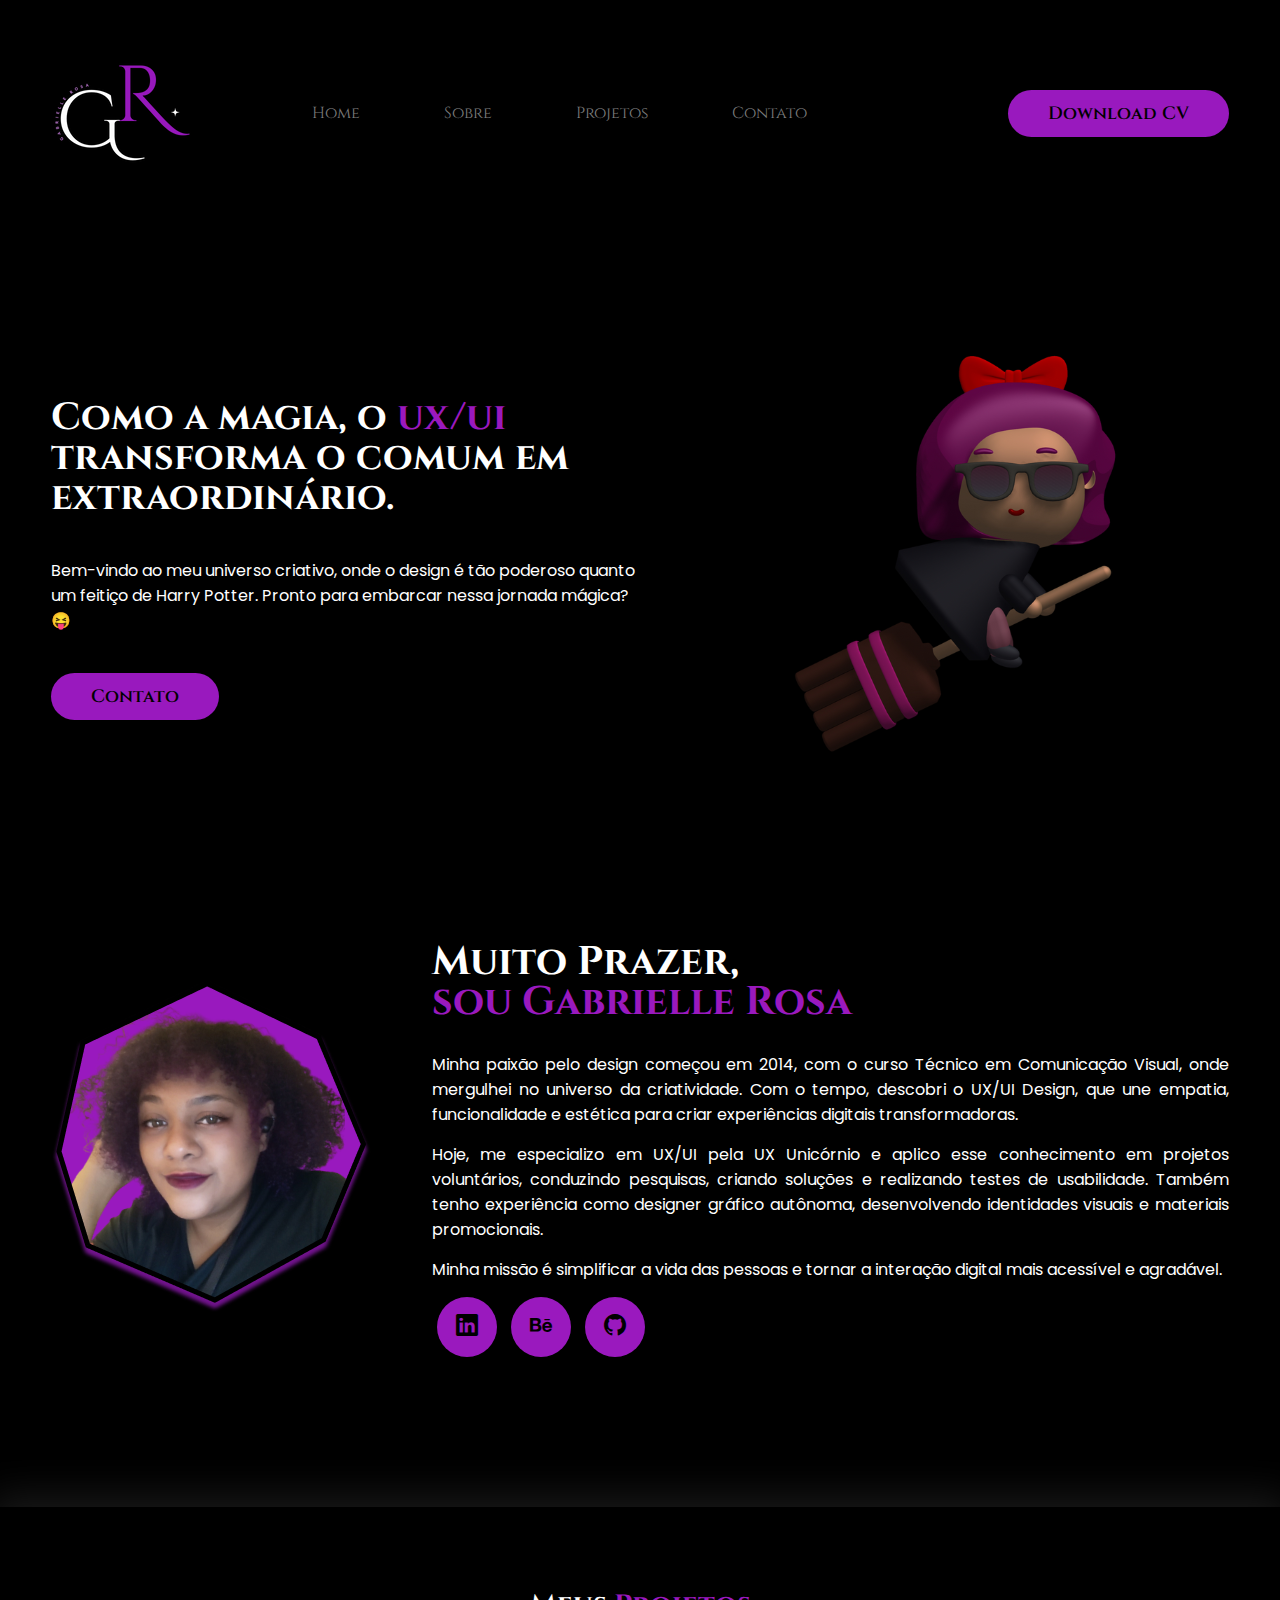
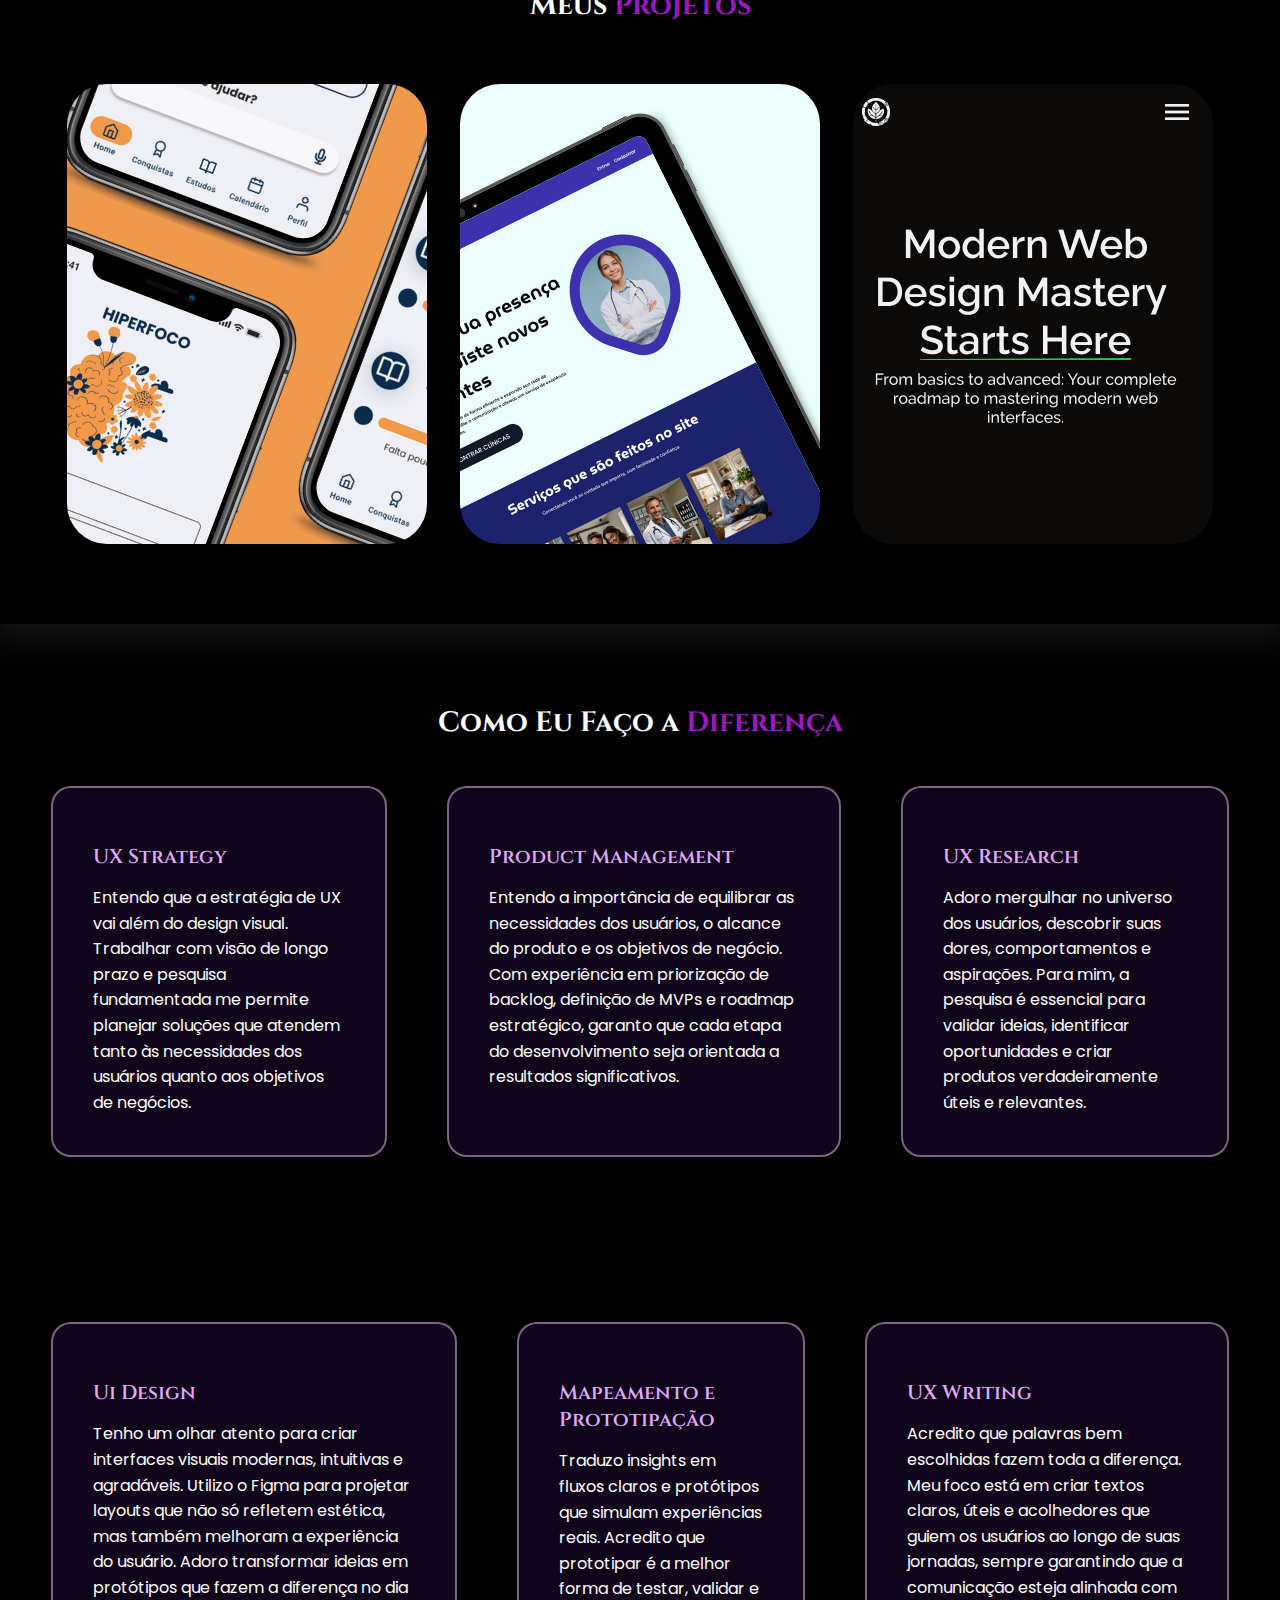
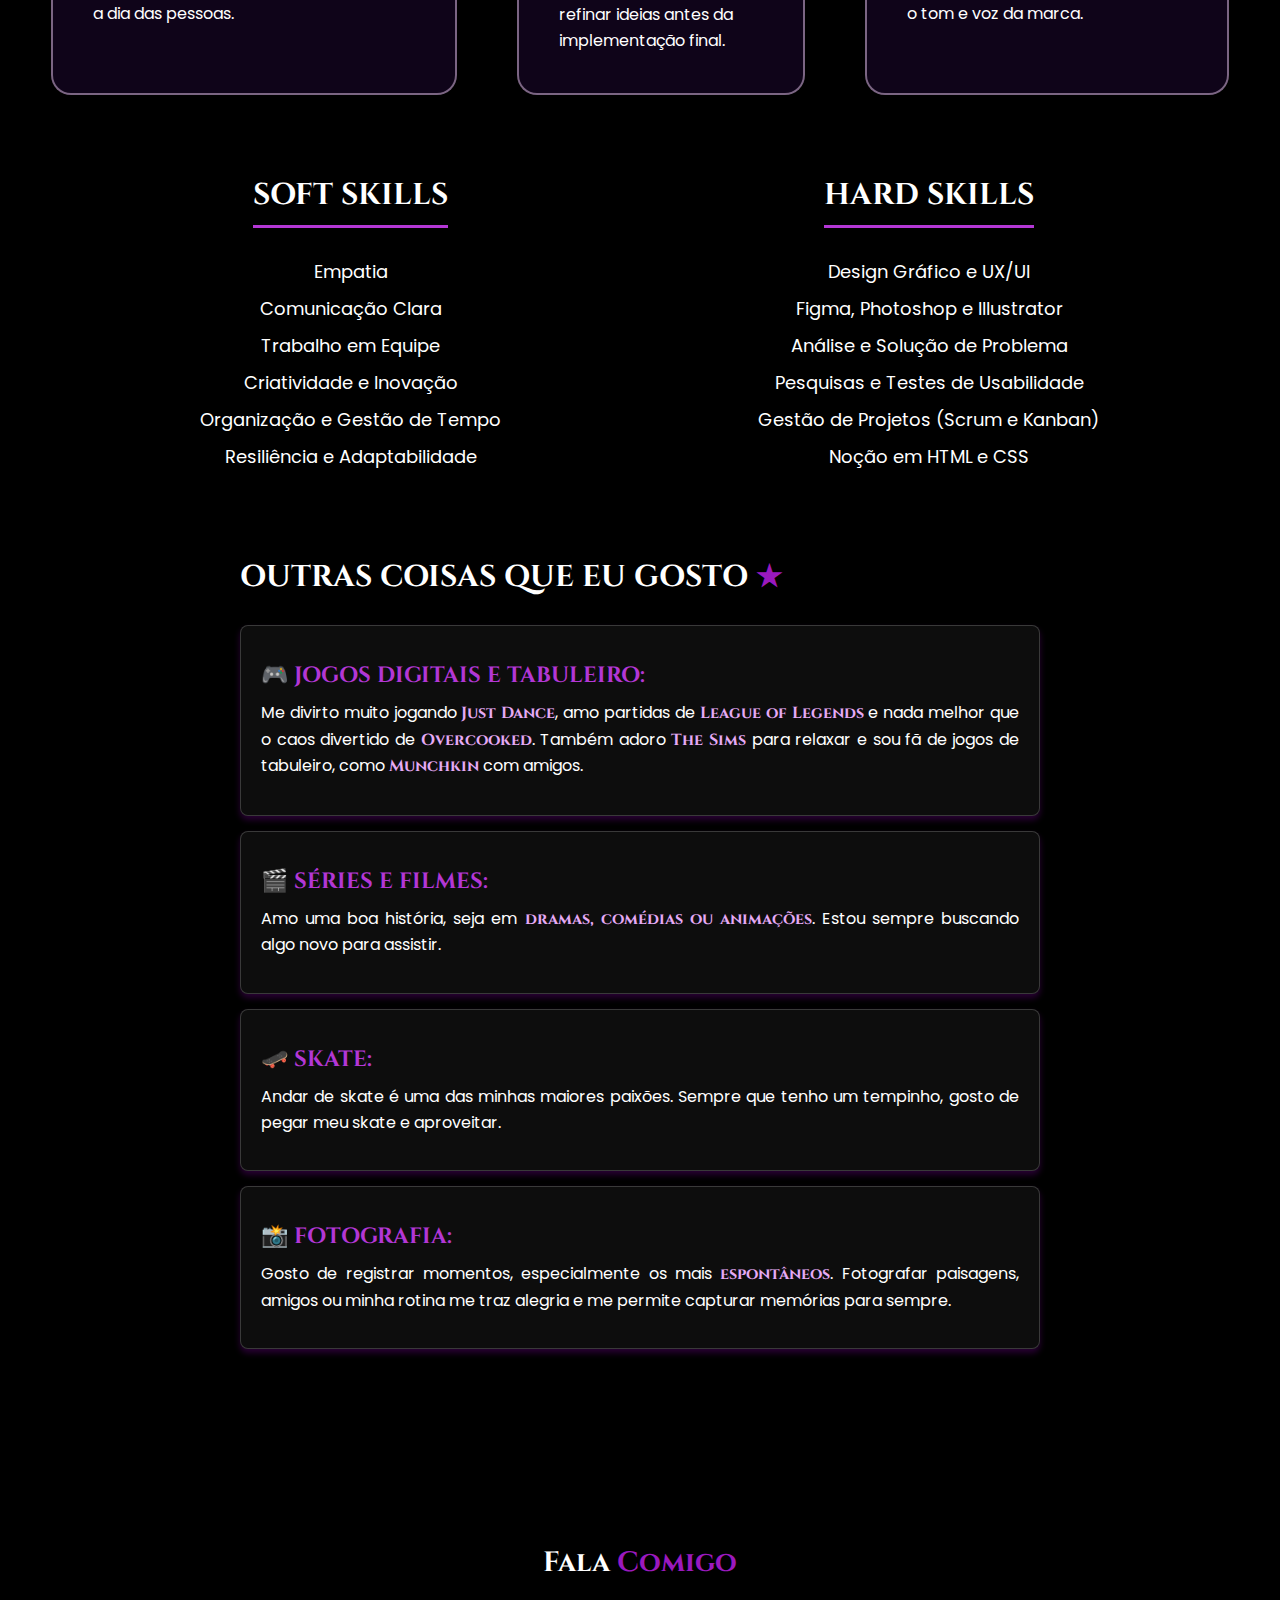
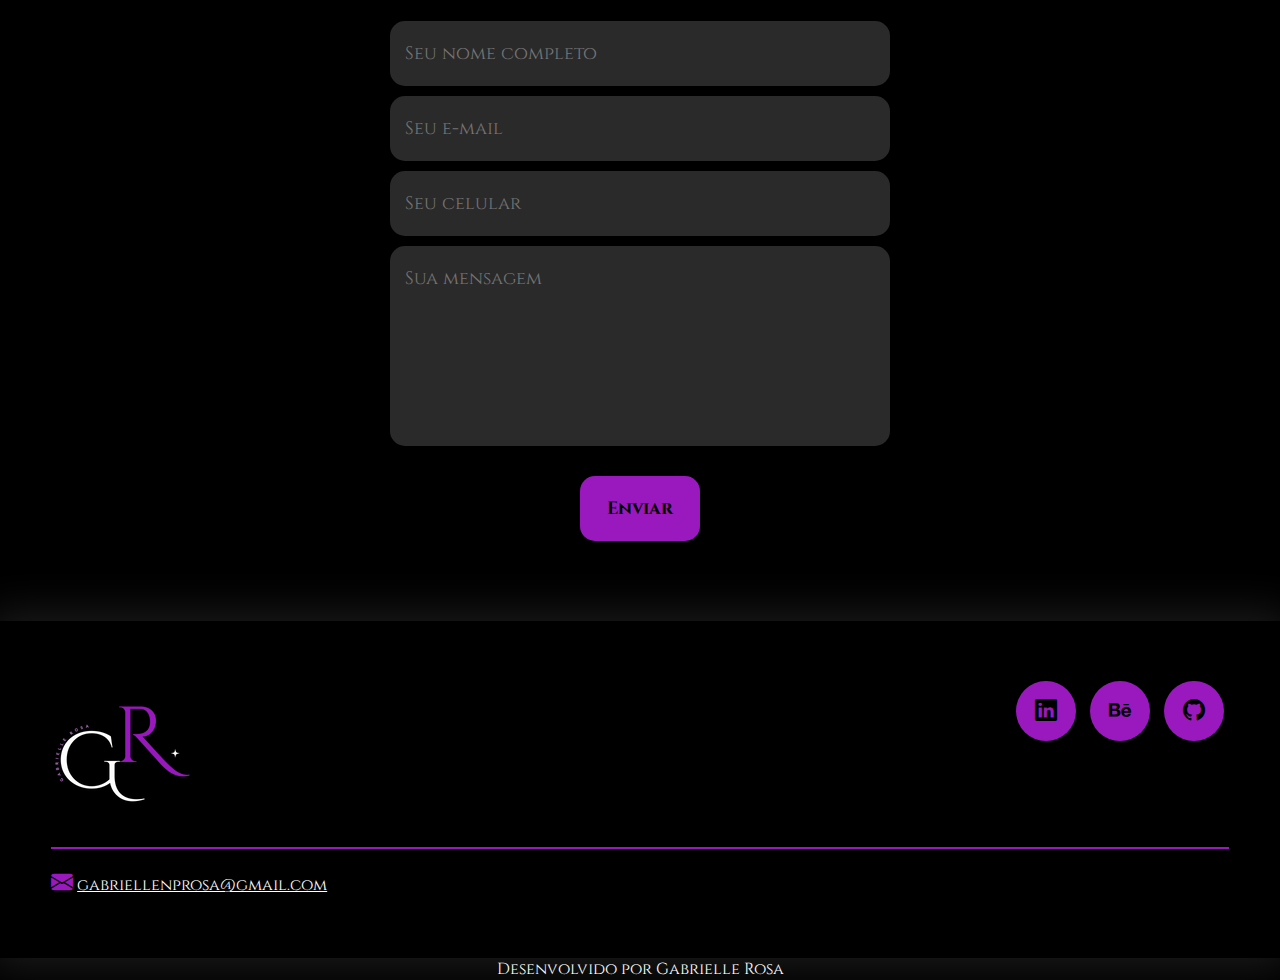
==== commit 8c81ba14: "quinto" ====
--- a/index.html
+++ b/index.html
@@ -207,6 +207,8 @@
               <li>Empatia</li>
               <li>Comunicação Clara</li>
               <li>Trabalho em Equipe</li>
+              <li>Criatividade e Inovação</li>
+              <li>Organização e Gestão de Tempo</li>
               <li>Resiliência e Adaptabilidade</li>
             </ul>
           </div>
@@ -217,10 +219,12 @@
           <div class="txt-hard">
             <h1><span>Hard</span> Skills</h1>
             <ul>
-              <li>Programação</li>
-              <li>Design UX/UI</li>
-              <li>Gestão de Projetos</li>
-              <li>Análise de Dados</li>
+              <li>Design Gráfico e UX/UI</li>
+              <li>Figma, Photoshop e Illustrator </li>
+              <li>Análise e Solução de Problema</li>
+              <li>Pesquisas e Testes de Usabilidade</li>
+              <li>Gestão de Projetos (Scrum e Kanban)</li>
+              <li>Noção em HTML e CSS</li>
             </ul>
           </div>
         </div>
--- a/style.css
+++ b/style.css
@@ -455,7 +455,7 @@
 }
 
 .estrela {
-    color: purple; /* Define a cor roxa para a estrela */
+    color: #9a19be; /* Define a cor roxa para a estrela */
   }
   
 .coisas-que-gosto .item {
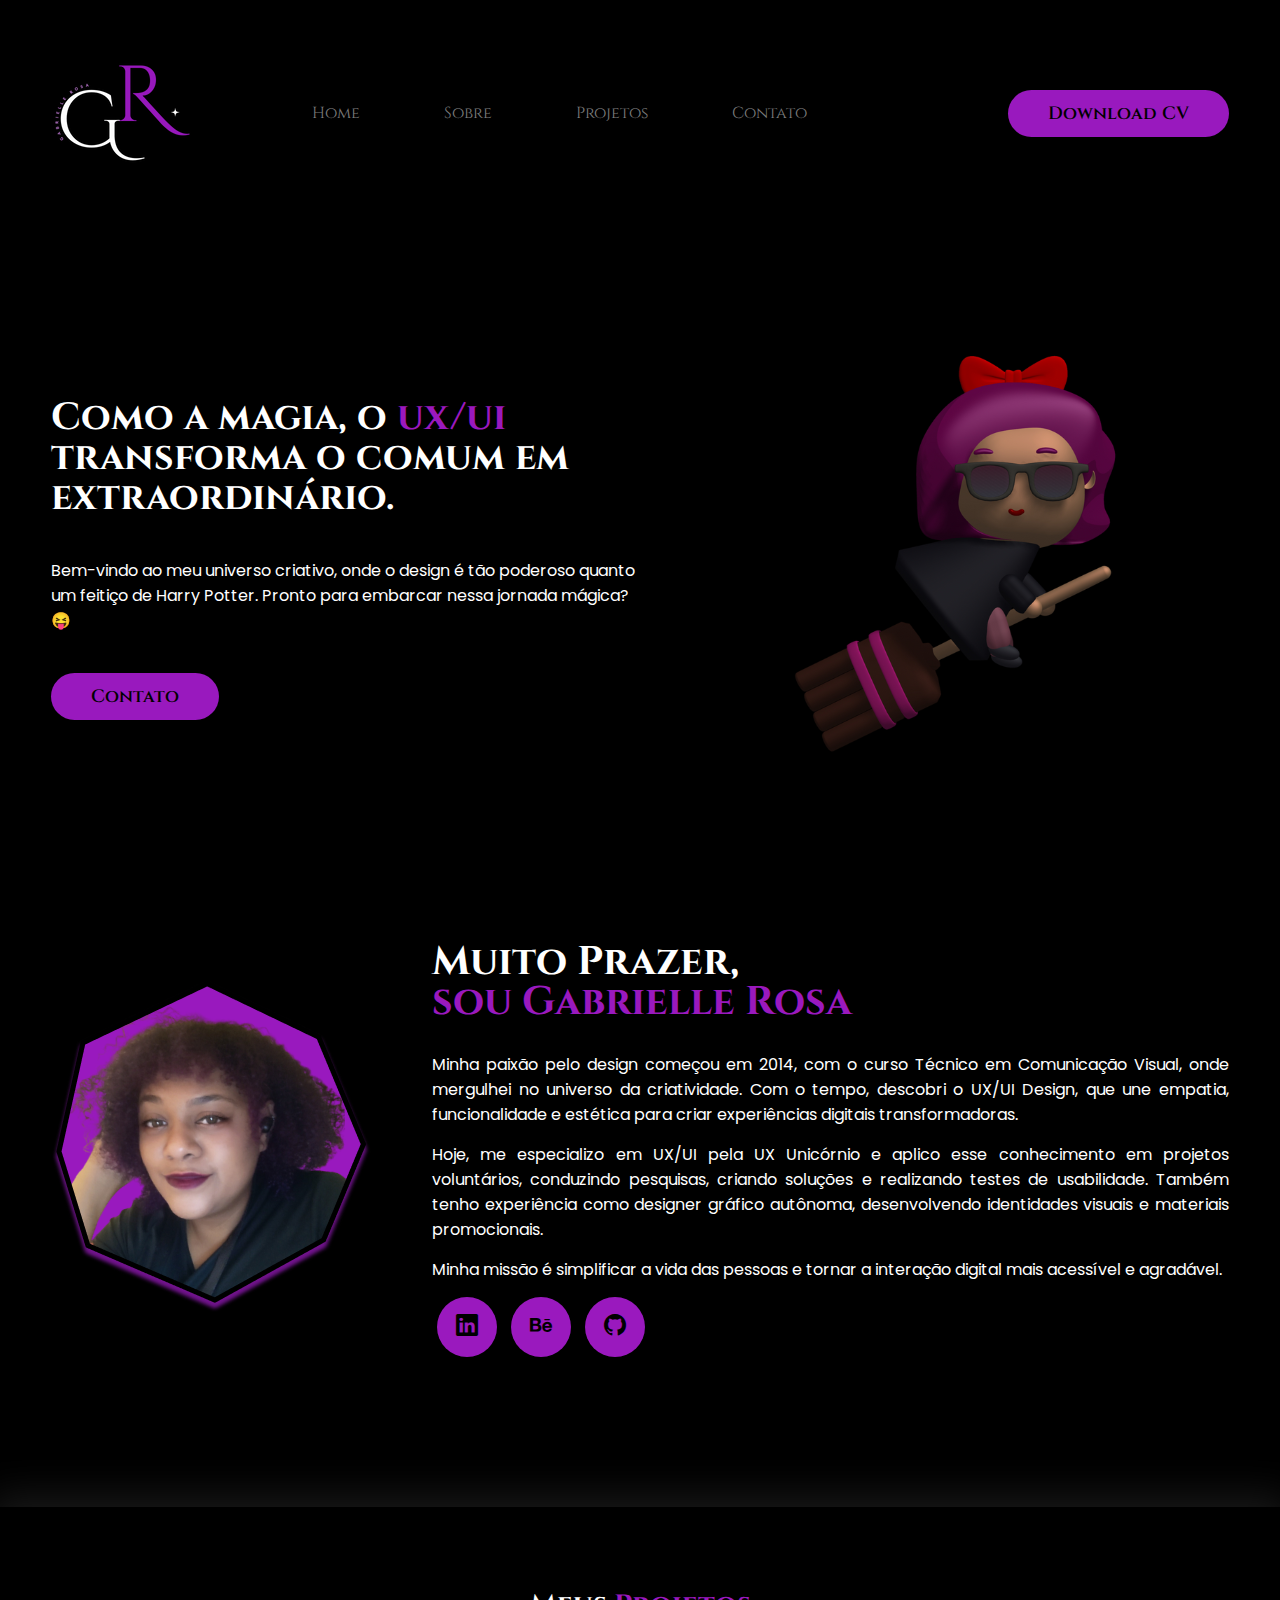
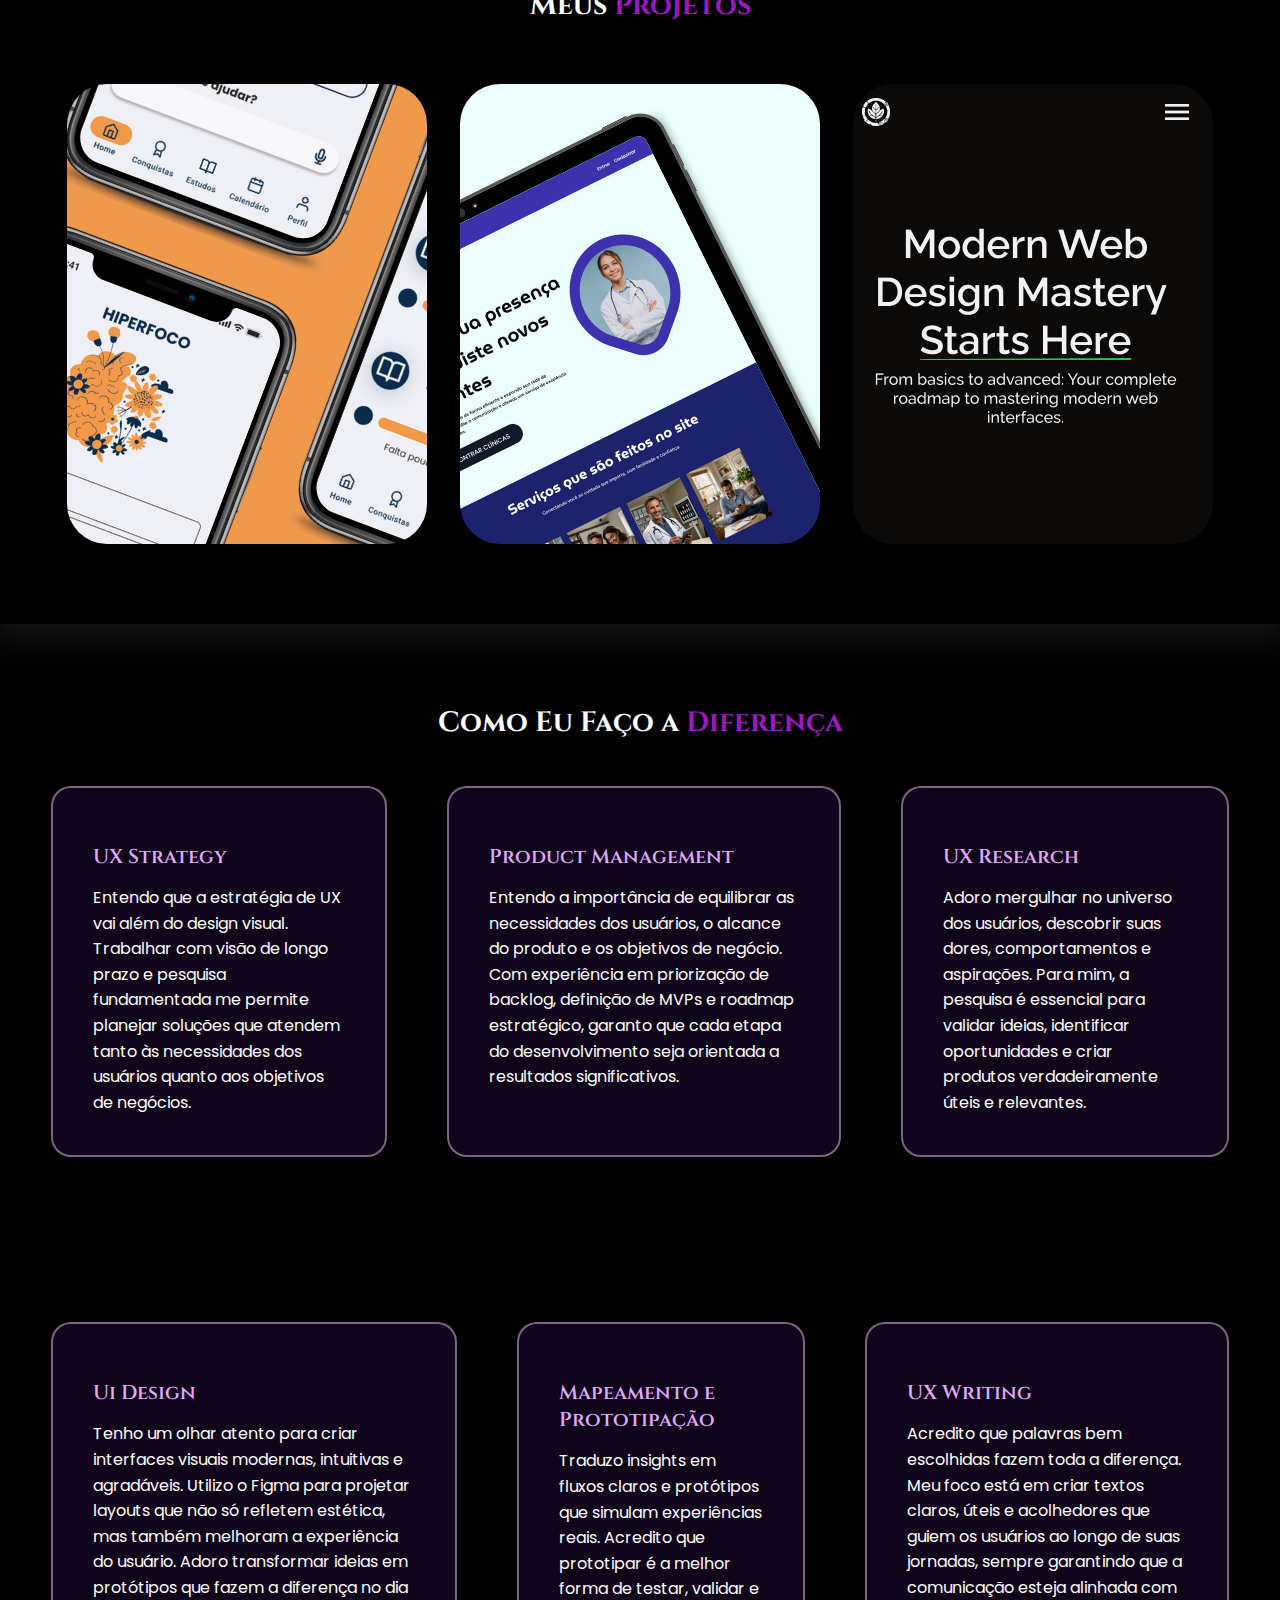
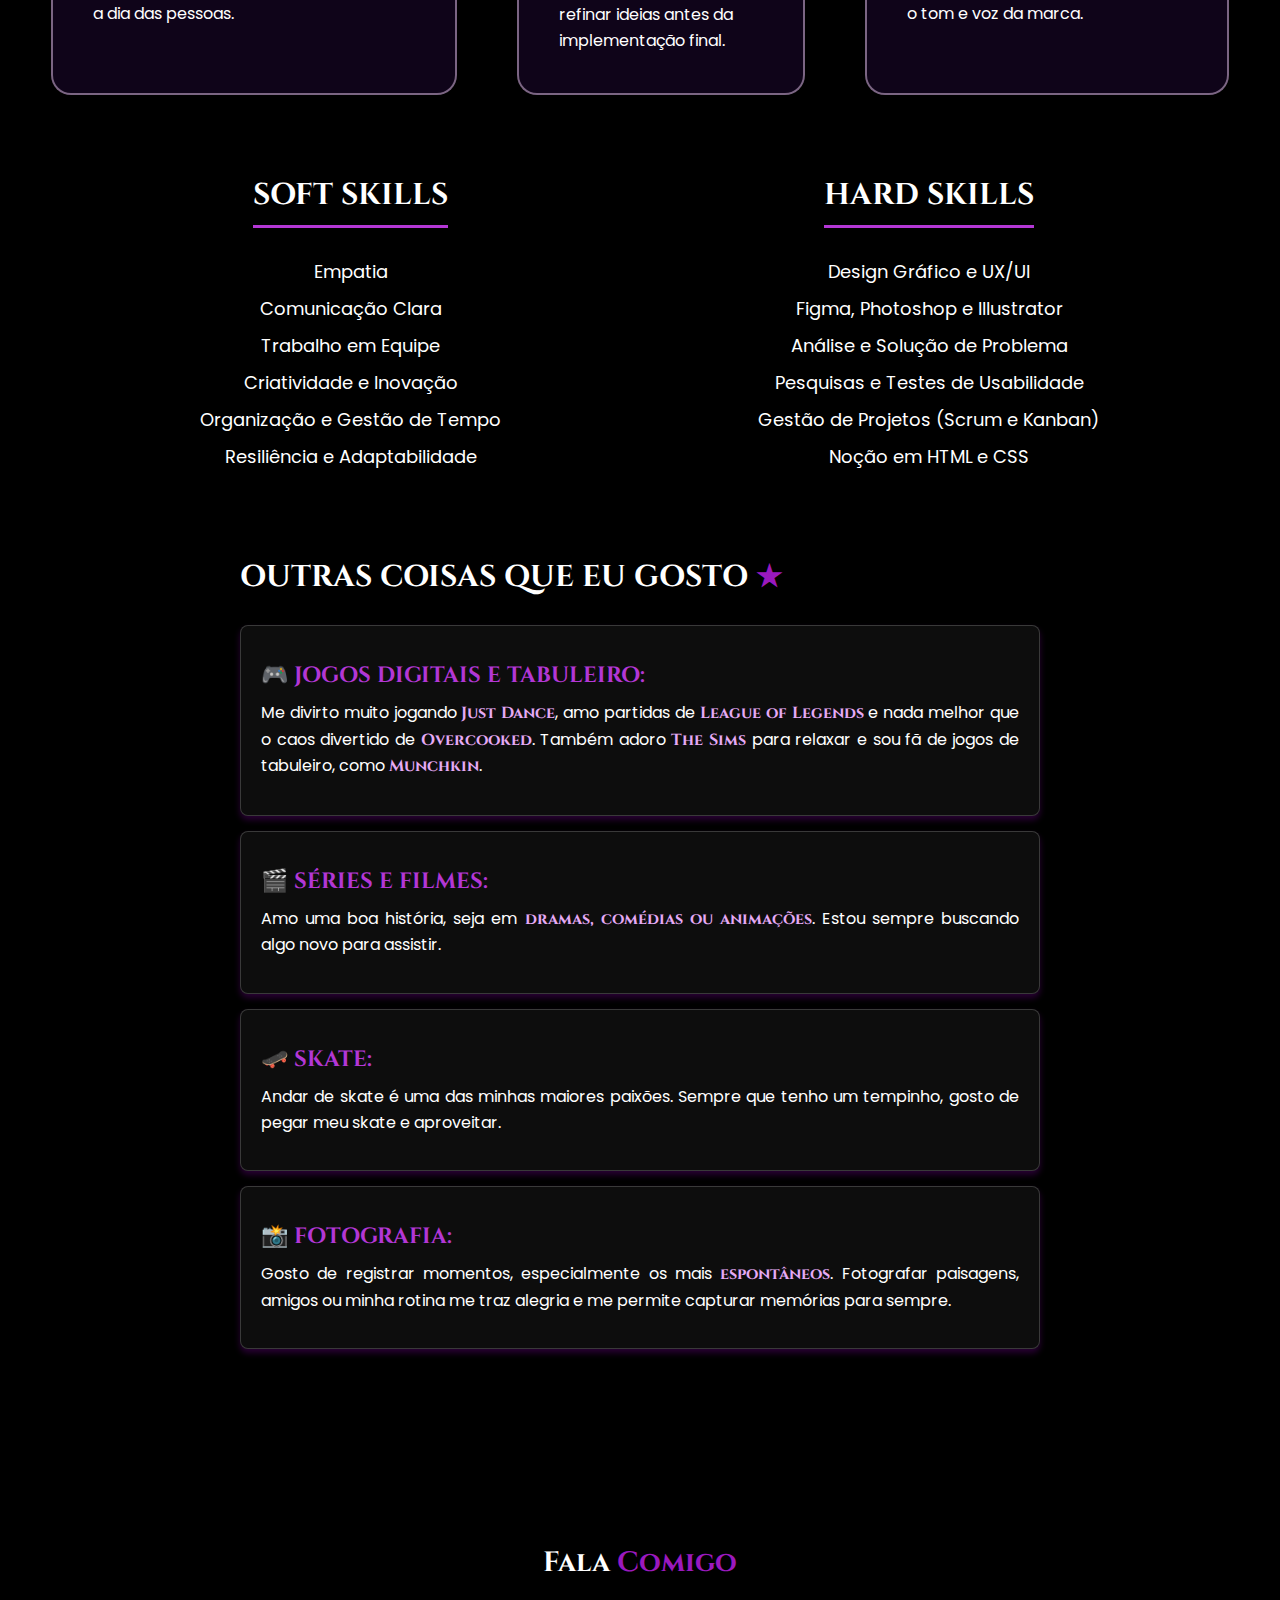
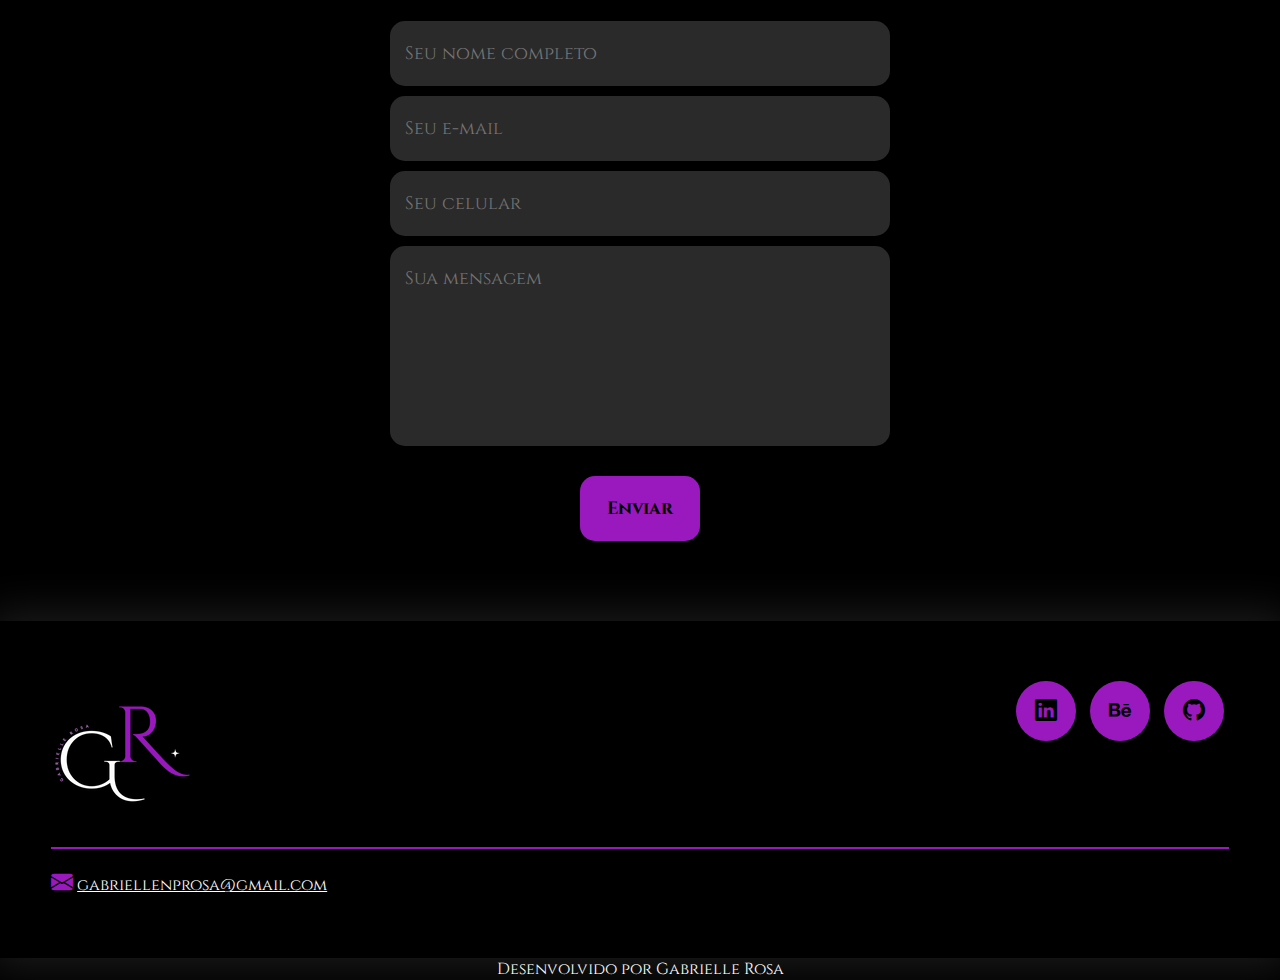
==== commit a79b3b1e: "ajust commit" ====
--- a/index.html
+++ b/index.html
@@ -240,7 +240,7 @@
           <h1>Outras coisas que eu gosto <span class="estrela">★</span></h1>
           <div class="item">
             <h2><span>🎮 Jogos Digitais e Tabuleiro:</span></h2>
-            <p>Me divirto muito jogando <strong>Just Dance</strong>, amo partidas de <strong>League of Legends</strong> e nada melhor que o caos divertido de <strong>Overcooked</strong>. Também adoro <strong>The Sims</strong> para relaxar e sou fã de jogos de tabuleiro, como <strong>Munchkin</strong> com amigos.</p>
+            <p>Me divirto muito jogando <strong>Just Dance</strong>, amo partidas de <strong>League of Legends</strong> e nada melhor que o caos divertido de <strong>Overcooked</strong>. Também adoro <strong>The Sims</strong> para relaxar e sou fã de jogos de tabuleiro, como <strong>Munchkin</strong>.</p>
           </div>
           <div class="item">
             <h2><span>🎬 Séries e Filmes:</span></h2>
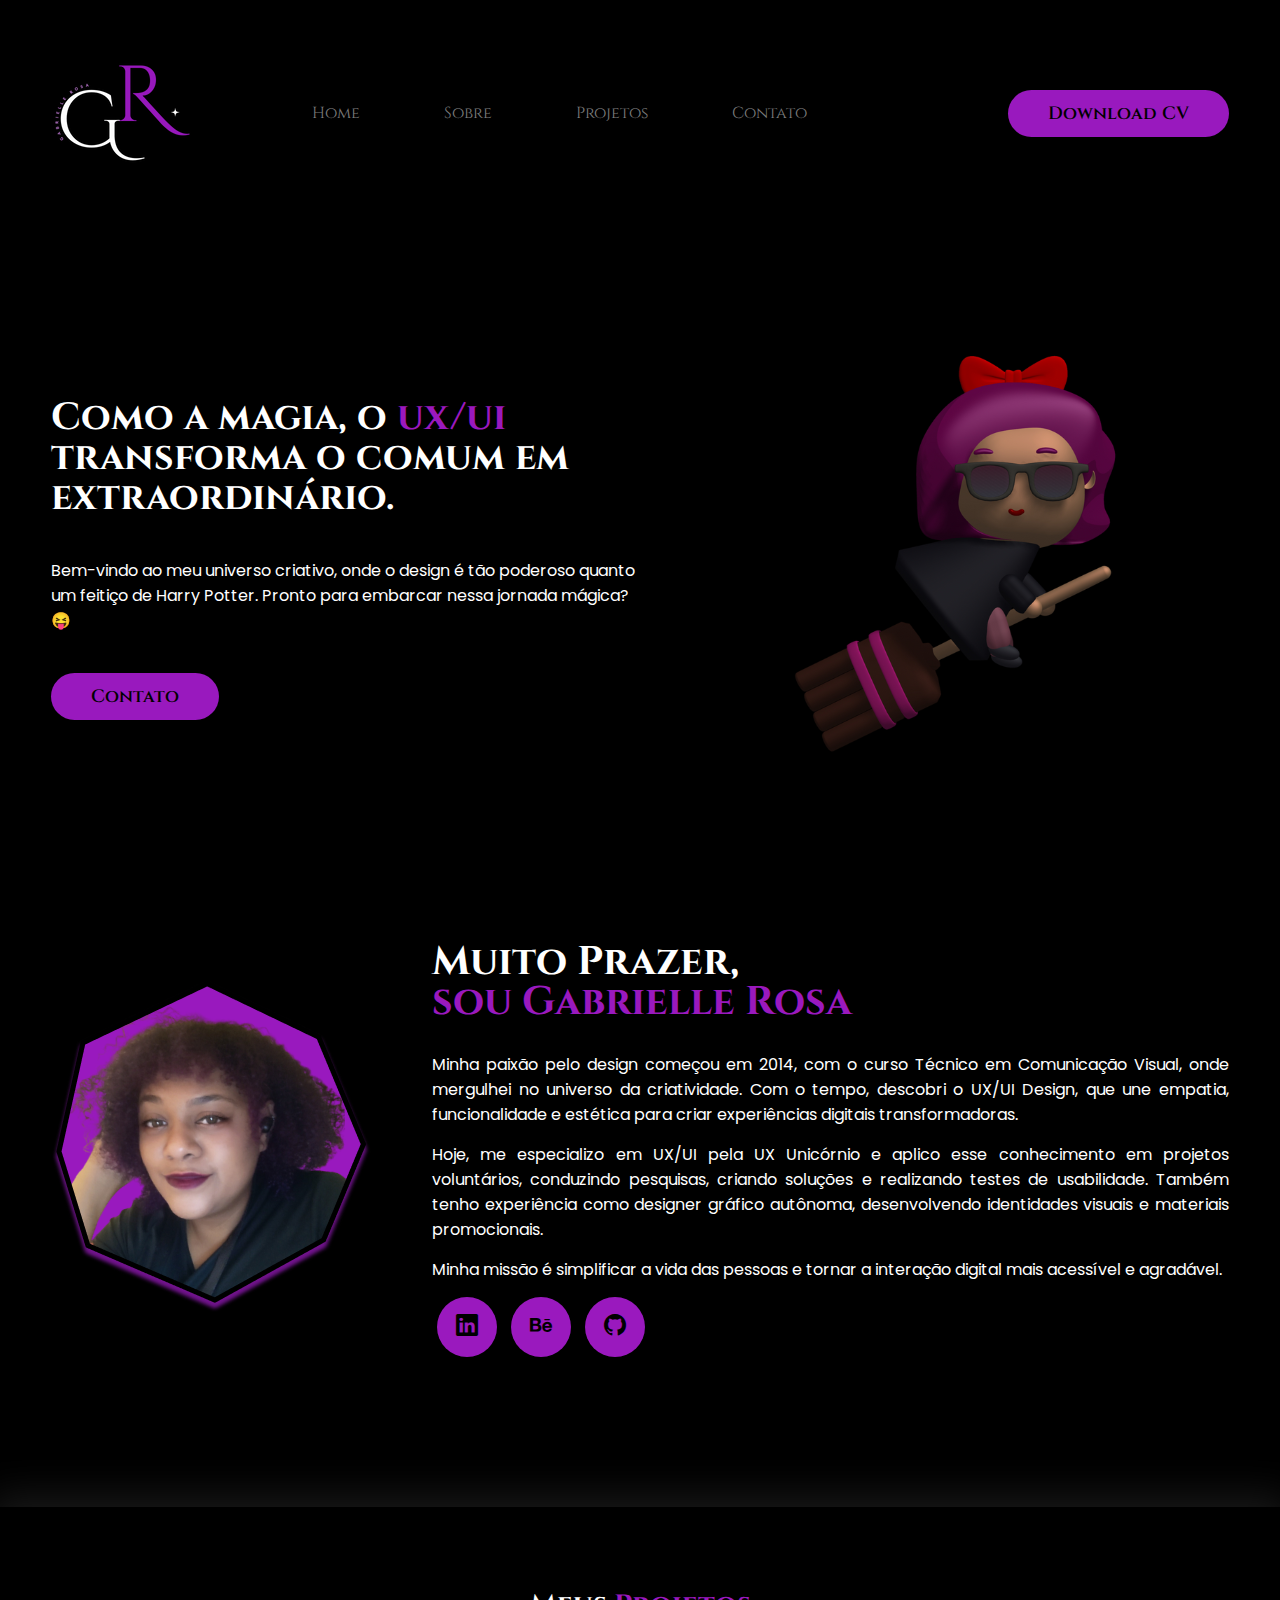
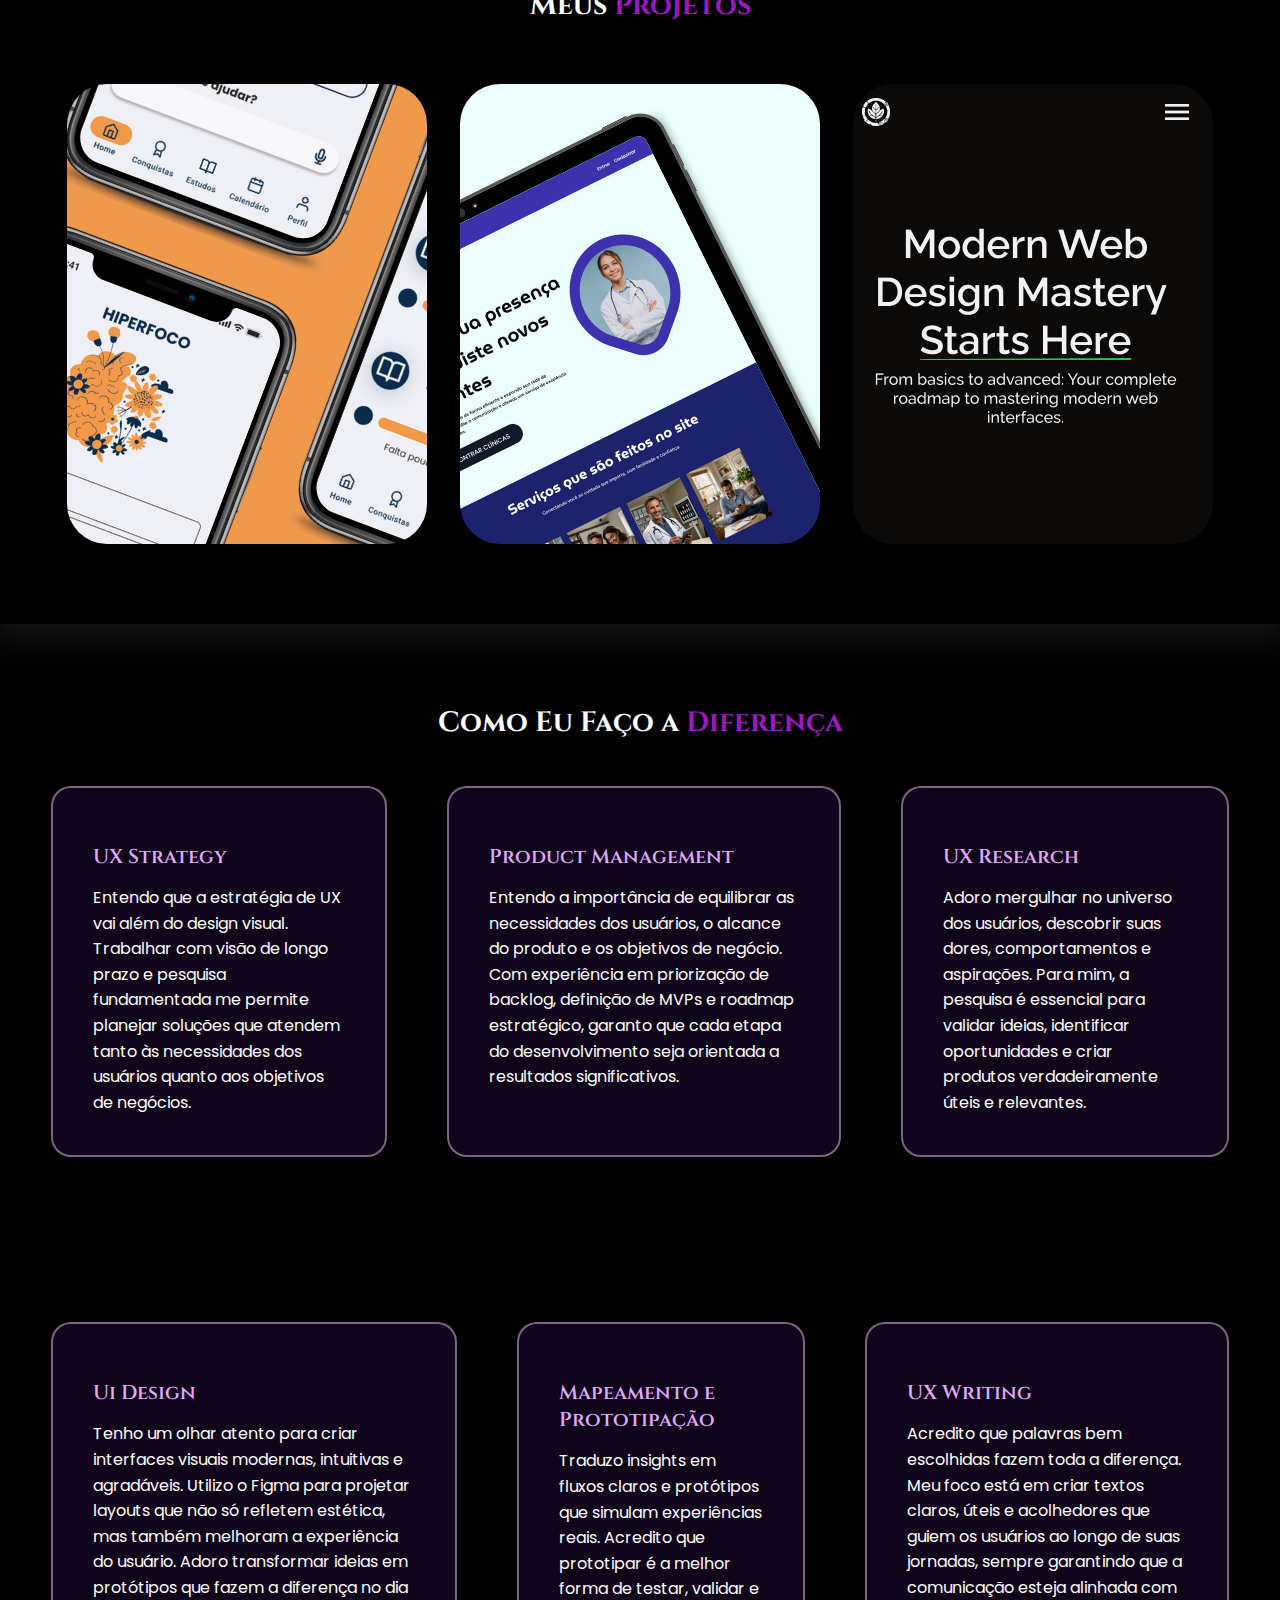
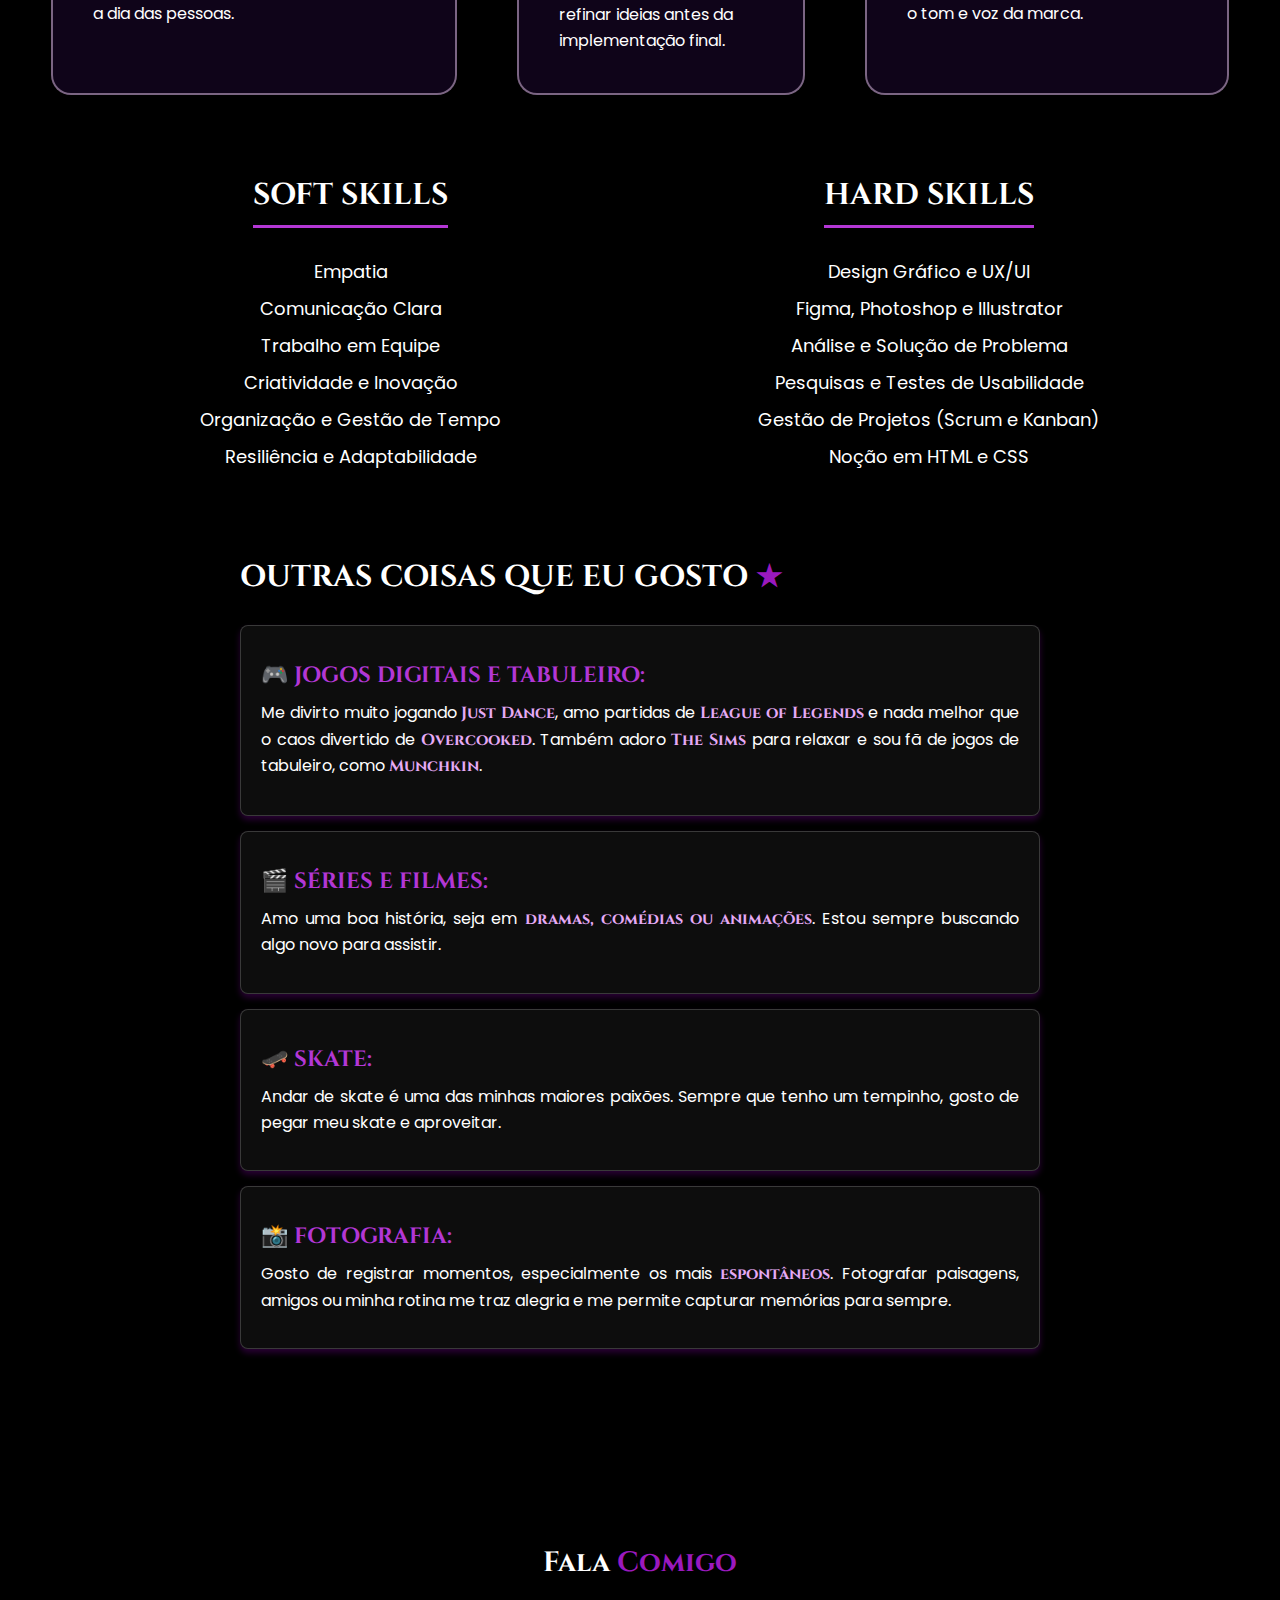
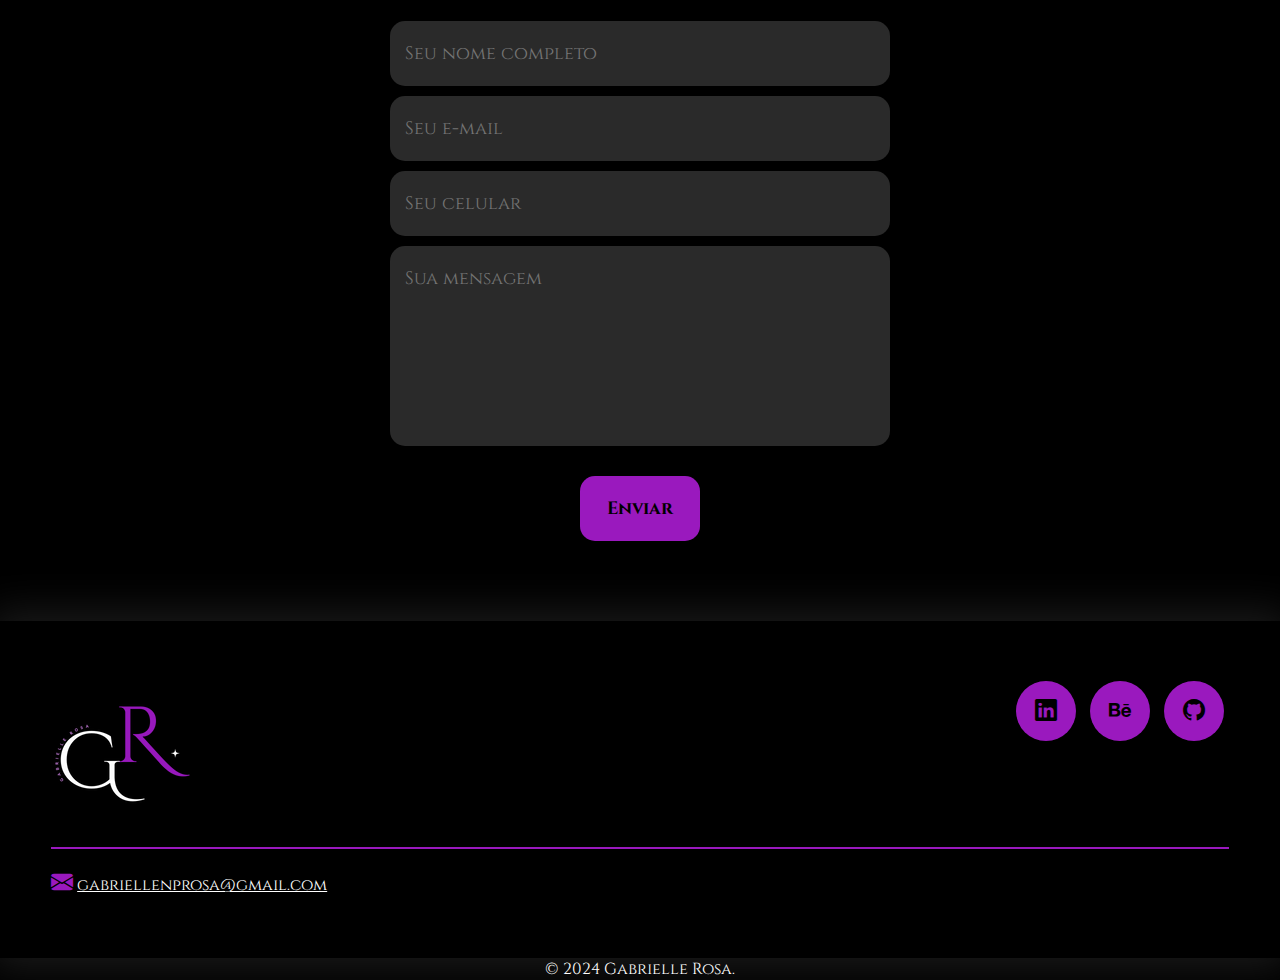
==== commit b086a674: "yes commit" ====
--- a/index.html
+++ b/index.html
@@ -226,8 +226,7 @@
               <li>Gestão de Projetos (Scrum e Kanban)</li>
               <li>Noção em HTML e CSS</li>
             </ul>
-          </div>
-        </div>
+          </div> 
       </div>
     </section>
     
@@ -304,7 +303,7 @@
   </footer>
 
   <foote class="foote">
-    <p>Desenvolvido por Gabrielle Rosa</p>
+    <p>© 2024 Gabrielle Rosa.</p>
 </foote>
 
 </body>
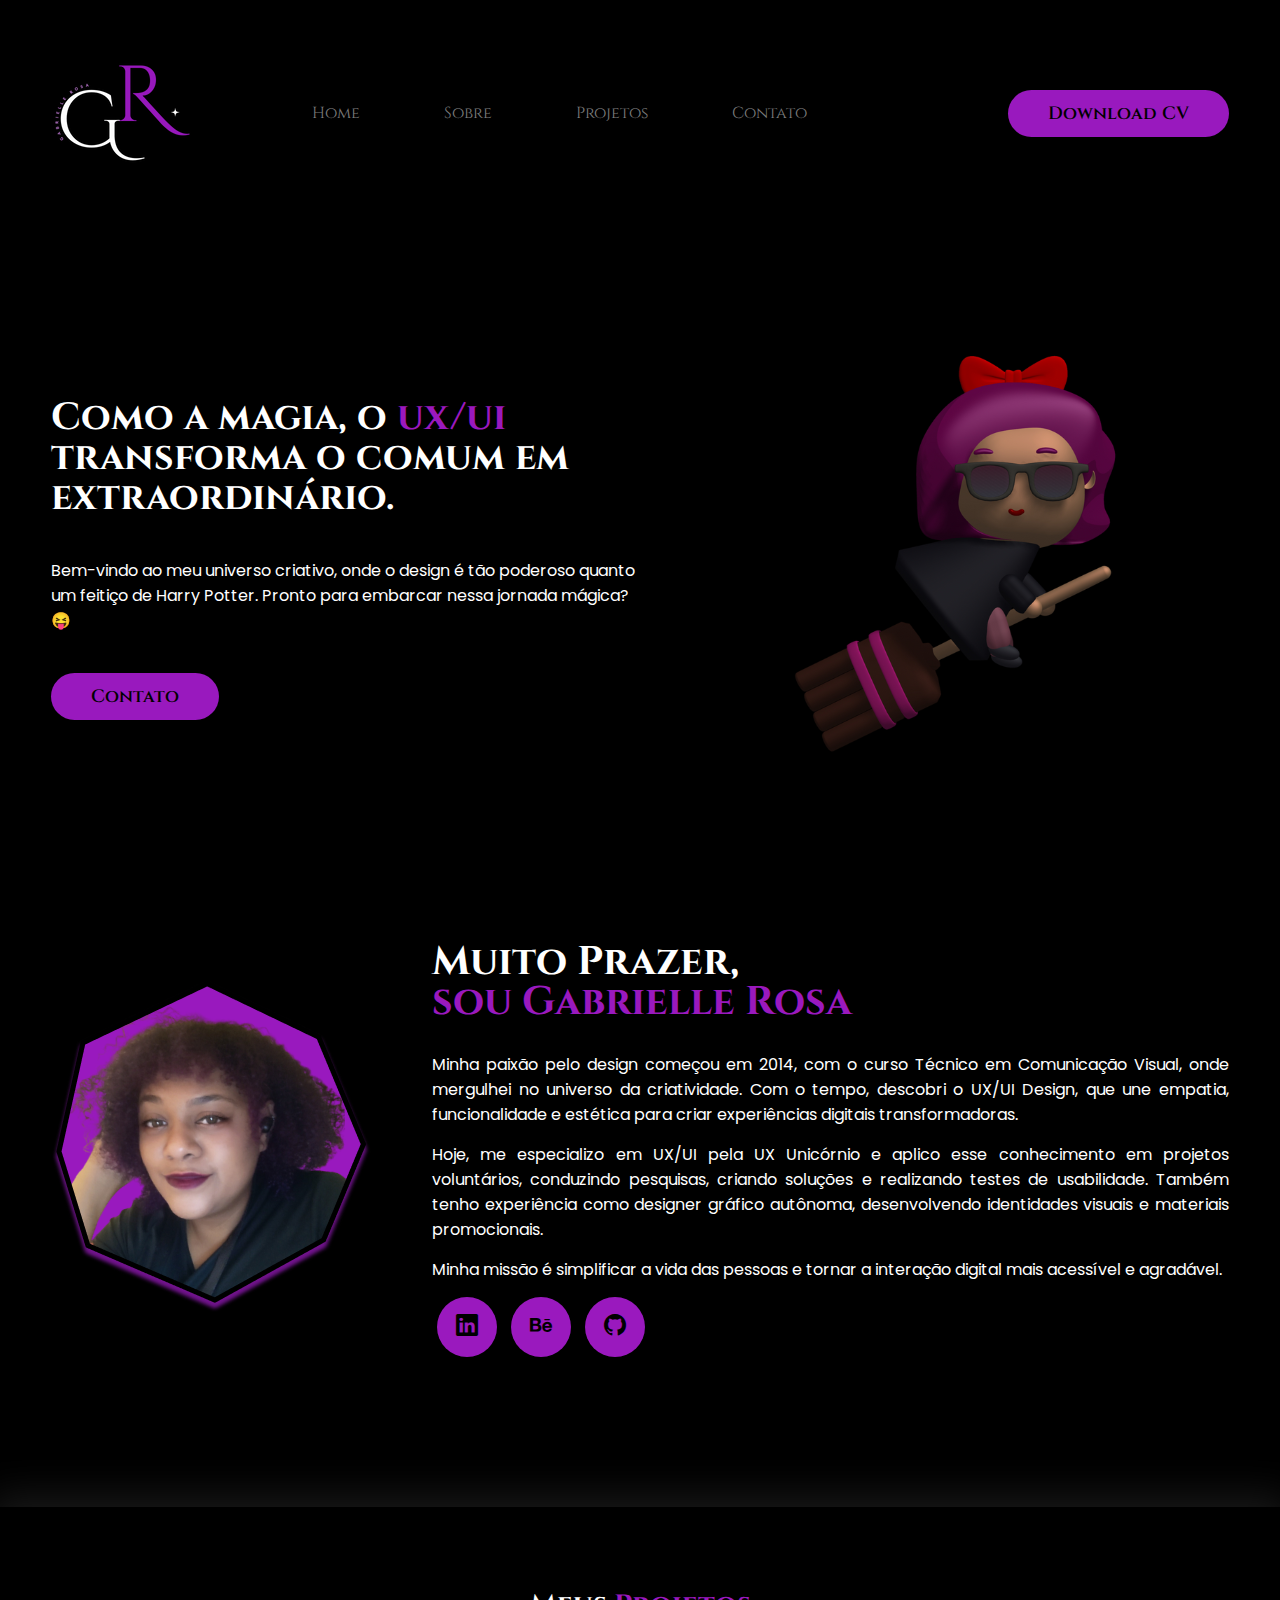
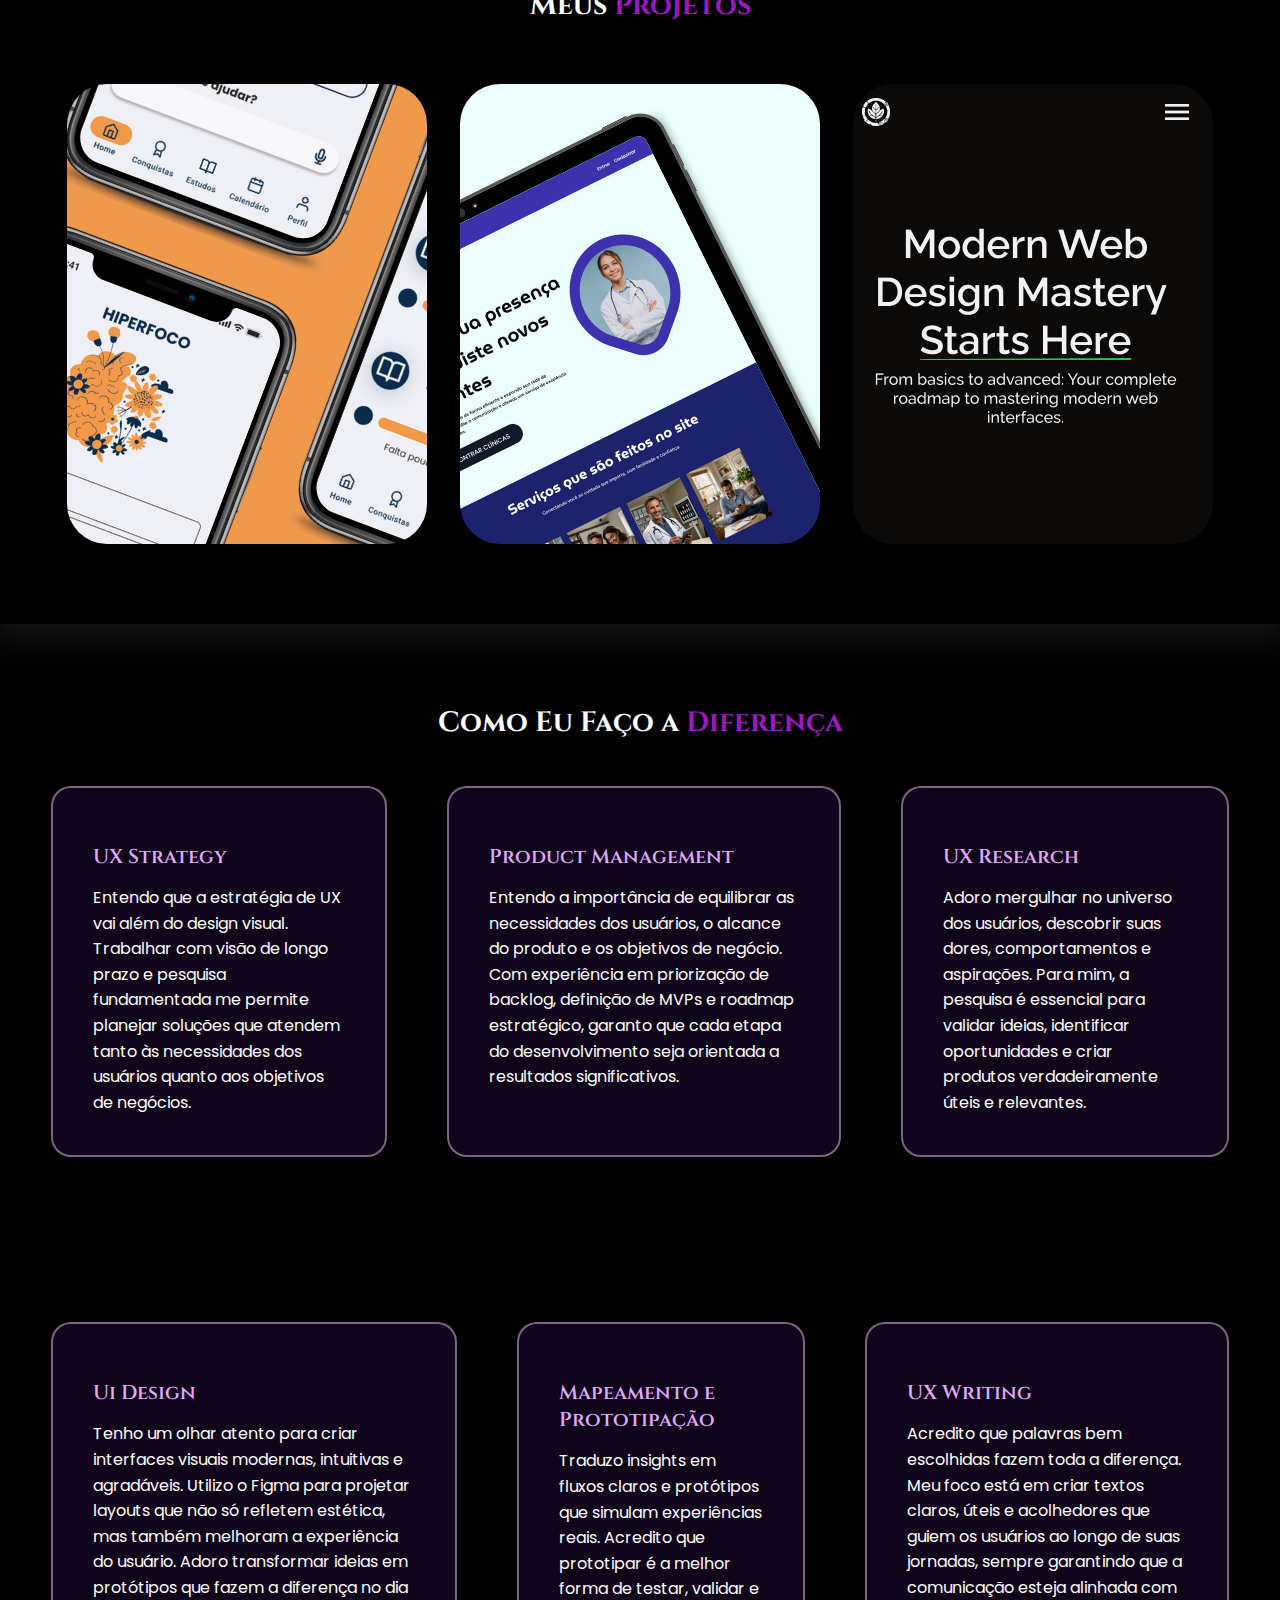
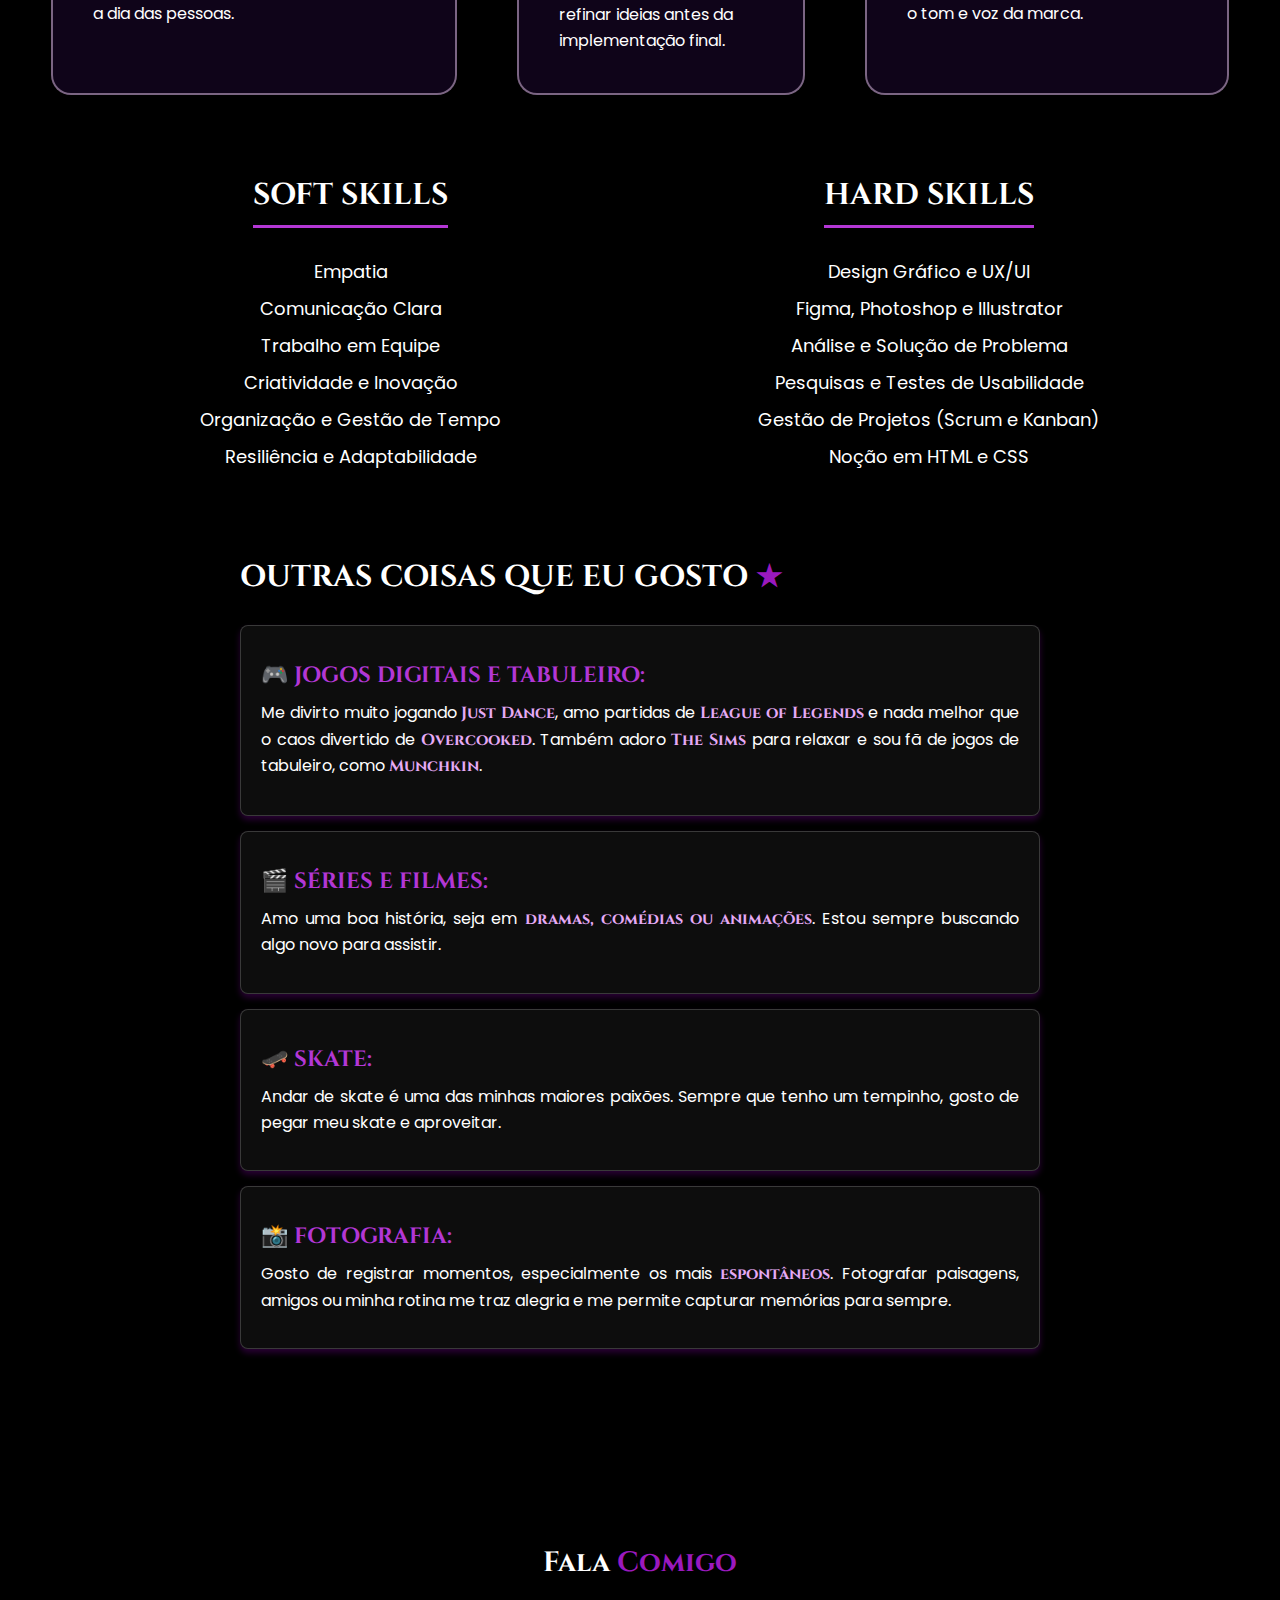
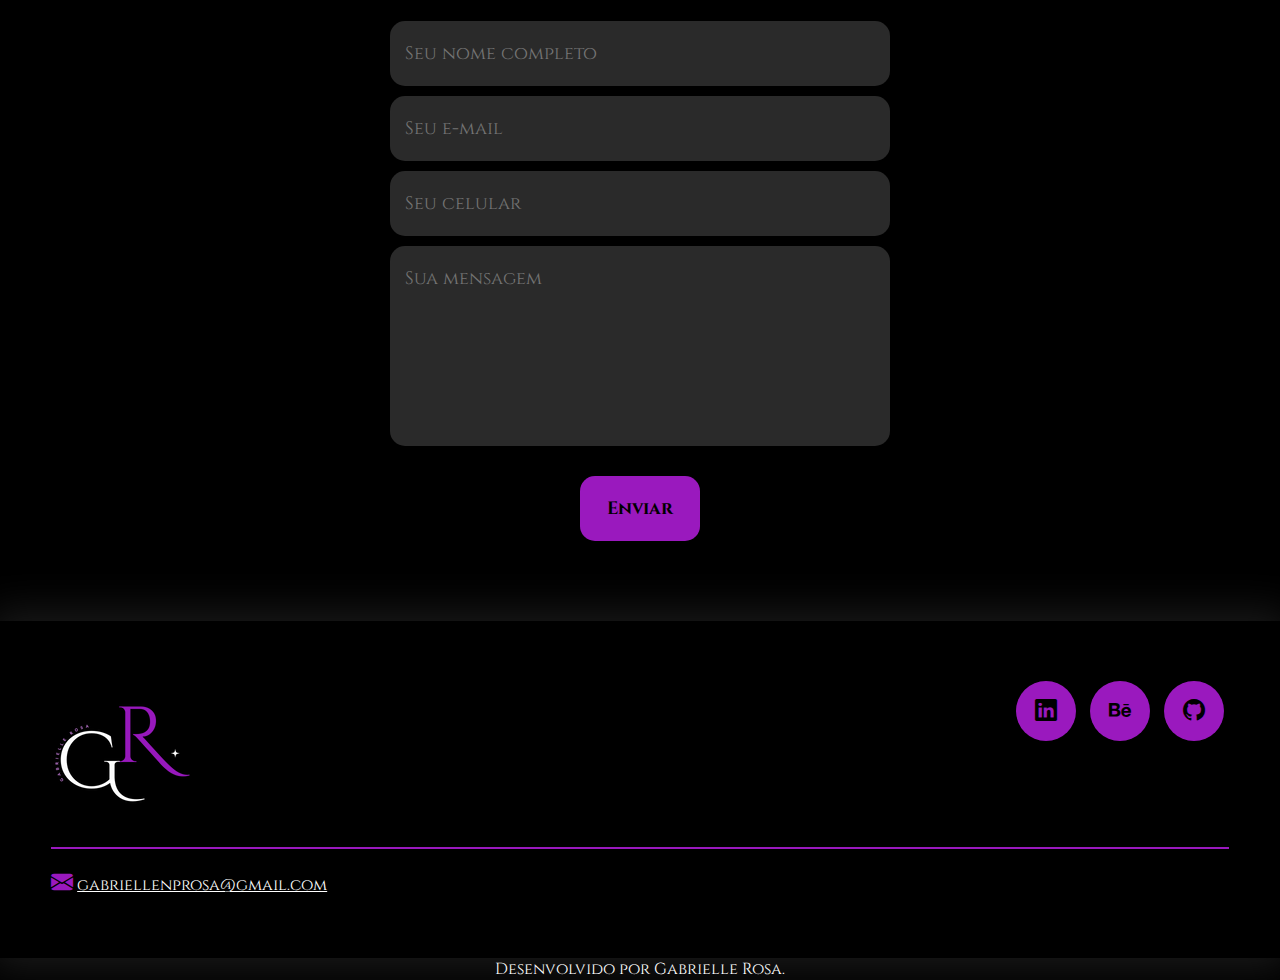
==== commit 991e51ba: "melhor commit" ====
--- a/index.html
+++ b/index.html
@@ -303,7 +303,7 @@
   </footer>
 
   <foote class="foote">
-    <p>© 2024 Gabrielle Rosa.</p>
+    <p>Desenvolvido por Gabrielle Rosa.</p>
 </foote>
 
 </body>
